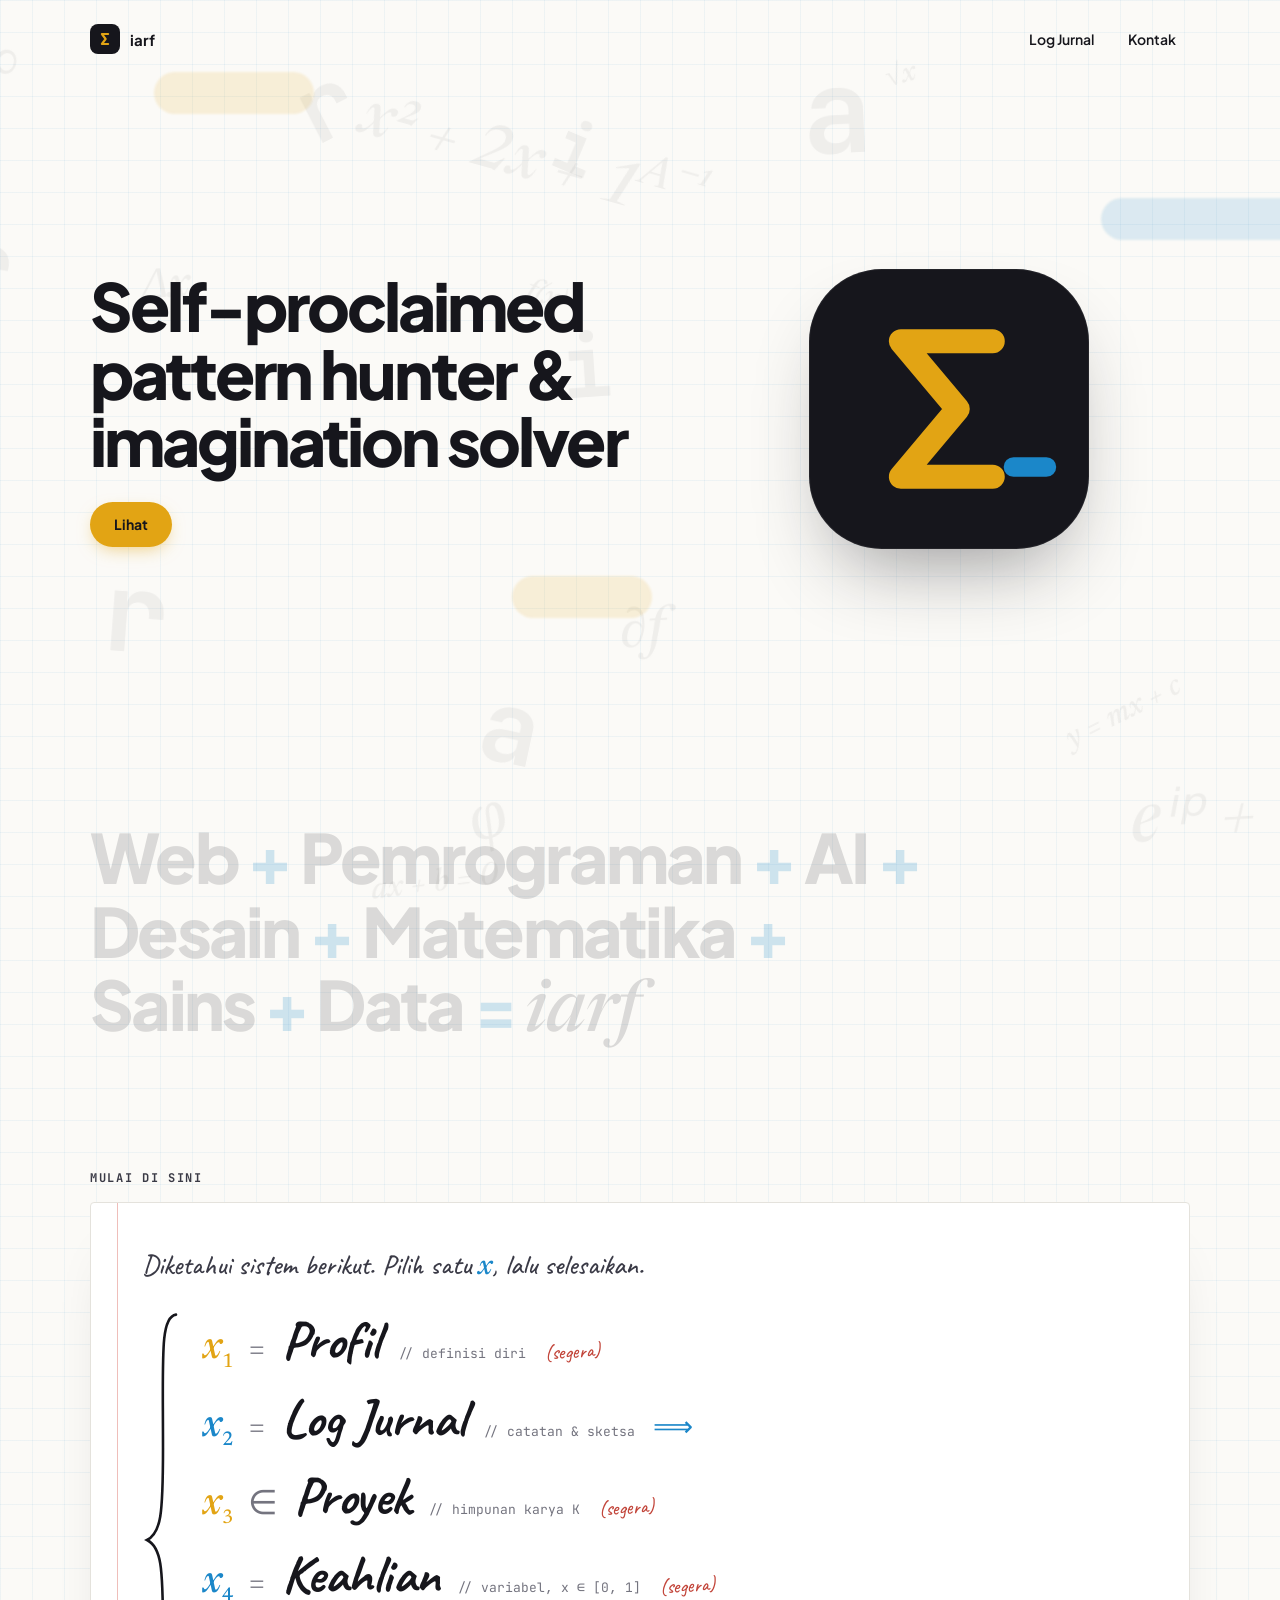
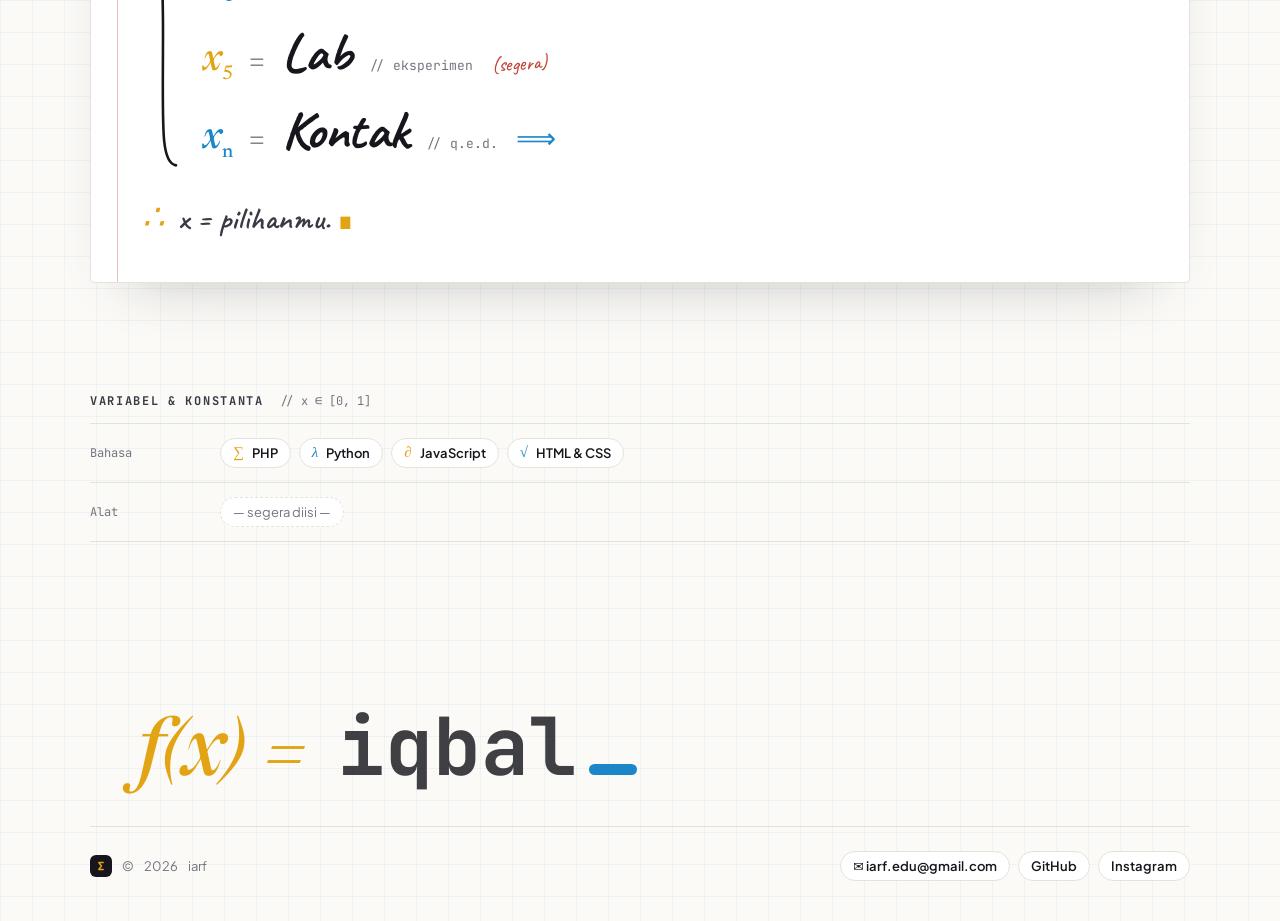
==== index.html @ e30271c2 "Rename to iqbal arfy and add pencil-written full name The typed name now reads 'iqbal arfy', followe" ====
<!DOCTYPE html>
<html lang="id" class="no-js">
<head>
  <meta charset="utf-8">
  <meta name="viewport" content="width=device-width, initial-scale=1">
  <title>IARF — Iqbal Akbar Ridha Febriansyah</title>
  <meta name="description" content="Iqbal Akbar Ridha Febriansyah (IARF), programmer dan web developer.">
  <meta name="theme-color" content="#fbfaf7">
  <link rel="icon" href="images/code-16.png" type="image/png">
  <link rel="preconnect" href="https://fonts.googleapis.com">
  <link rel="preconnect" href="https://fonts.gstatic.com" crossorigin>
  <link href="https://fonts.googleapis.com/css2?family=Plus+Jakarta+Sans:wght@400;500;600;700;800&family=JetBrains+Mono:wght@400;500;700&family=Newsreader:ital,wght@1,400;1,500&family=Caveat:wght@500;600;700&display=swap" rel="stylesheet">
  <link rel="stylesheet" href="css/style.css">
  <script>document.documentElement.classList.replace("no-js","js")</script>
</head>
<body class="home">

  <!-- simbol & huruf melayang di latar -->
  <div class="drift" aria-hidden="true"></div>

  <header class="topbar wrap">
    <a href="./" class="brand">
      <span class="brand-tile"><svg viewBox="0 0 32 32"><path d="M21 8H11l6 8-6 8h10"/></svg></span>
      iarf
    </a>
    <nav class="toplinks">
      <a href="jurnal.html">Log Jurnal</a>
      <a href="#kontak">Kontak</a>
    </nav>
  </header>

  <main>
    <!-- HERO -->
    <section class="hero wrap">
      <div class="hero-copy">
        <h1 class="reveal">Self-proclaimed pattern hunter &amp; imagination solver</h1>
        <a href="#mulai" class="pill reveal">Lihat</a>
      </div>
      <div class="hero-tile reveal" aria-hidden="true">
        <svg viewBox="0 0 256 256">
          <path class="sigma" d="M168 66H84l52 62-52 62h84"/>
          <rect class="cursor" x="178" y="172" width="48" height="18" rx="9"/>
        </svg>
      </div>
    </section>

    <!-- PERNYATAAN: kata menyala bertahap saat di-scroll -->
    <section class="statement wrap" aria-label="Bidang minat">
      <p class="words">Web + Pemrograman + AI + Desain + Matematika + Sains + Data = <em>iarf</em></p>
    </section>

    <!-- MULAI DI SINI -->
    <section class="start wrap" id="mulai">
      <p class="kicker reveal">Mulai di sini</p>

      <div class="problem">
        <p class="given write">Diketahui sistem berikut. Pilih satu <i>x</i>, lalu selesaikan.</p>

        <div class="system">
          <svg class="brace" viewBox="0 0 40 400" preserveAspectRatio="none" aria-hidden="true">
            <path pathLength="1" d="M34 4 C 18 6, 21 40, 21 120 C 21 178, 19 194, 5 200 C 19 206, 21 222, 21 280 C 21 360, 18 394, 34 396"/>
          </svg>

          <ol class="eqs">
            <li><a class="eq-row" href="#" aria-disabled="true">
              <span class="write"><span class="v y">x<sub>1</sub></span><span class="op">=</span><span class="t">Profil</span></span>
              <span class="note write">// definisi diri</span><span class="soon write">(segera)</span>
            </a></li>
            <li><a class="eq-row" href="jurnal.html">
              <span class="write"><span class="v b">x<sub>2</sub></span><span class="op">=</span><span class="t">Log Jurnal</span></span>
              <span class="note write">// catatan &amp; sketsa</span><span class="go write">⟹</span>
            </a></li>
            <li><a class="eq-row" href="#" aria-disabled="true">
              <span class="write"><span class="v y">x<sub>3</sub></span><span class="op">∈</span><span class="t">Proyek</span></span>
              <span class="note write">// himpunan karya K</span><span class="soon write">(segera)</span>
            </a></li>
            <li><a class="eq-row" href="#" aria-disabled="true">
              <span class="write"><span class="v b">x<sub>4</sub></span><span class="op">=</span><span class="t">Keahlian</span></span>
              <span class="note write">// variabel, x ∈ [0, 1]</span><span class="soon write">(segera)</span>
            </a></li>
            <li><a class="eq-row" href="#" aria-disabled="true">
              <span class="write"><span class="v y">x<sub>5</sub></span><span class="op">=</span><span class="t">Lab</span></span>
              <span class="note write">// eksperimen</span><span class="soon write">(segera)</span>
            </a></li>
            <li><a class="eq-row" href="#kontak">
              <span class="write"><span class="v b">x<sub>n</sub></span><span class="op">=</span><span class="t">Kontak</span></span>
              <span class="note write">// q.e.d.</span><span class="go write">⟹</span>
            </a></li>
          </ol>
        </div>

        <p class="therefore write"><span class="v y">∴</span> x = pilihanmu. <span class="tomb">∎</span></p>
      </div>
    </section>

    <!-- DIBANGUN DENGAN -->
    <section class="stack wrap">
      <p class="kicker reveal">Variabel &amp; konstanta <span class="eqk">// x ∈ [0, 1]</span></p>
      <div class="stack-row reveal">
        <span class="stack-label">Bahasa</span>
        <div class="chips">
          <span class="chip"><i class="sym">∑</i>PHP</span>
          <span class="chip"><i class="sym">λ</i>Python</span>
          <span class="chip"><i class="sym">∂</i>JavaScript</span>
          <span class="chip"><i class="sym">√</i>HTML &amp; CSS</span>
        </div>
      </div>
      <div class="stack-row reveal">
        <span class="stack-label">Alat</span>
        <div class="chips">
          <span class="chip ghost">— segera diisi —</span>
        </div>
      </div>
    </section>

    <!-- NAMA BESAR -->
    <section class="bigname wrap" aria-label="Iqbal Arfy — Iqbal Akbar Ridha Febriansyah">
      <p class="type" data-text="iqbal arfy"><span class="prompt">f(x) =</span><span class="typed"></span><span class="caret"></span></p>
      <svg width="0" height="0" style="position:absolute" aria-hidden="true">
        <filter id="graphite" x="-2%" y="-20%" width="104%" height="140%">
          <feTurbulence type="fractalNoise" baseFrequency="1.6" numOctaves="2" seed="11" result="n"/>
          <feDisplacementMap in="SourceGraphic" in2="n" scale="1.8" xChannelSelector="R" yChannelSelector="G" result="d"/>
          <feTurbulence type="fractalNoise" baseFrequency="3" numOctaves="1" seed="2" result="g"/>
          <feColorMatrix in="g" type="matrix" values="0 0 0 0 0  0 0 0 0 0  0 0 0 0 0  0 0 0 -1.6 1.35" result="grain"/>
          <feComposite in="d" in2="grain" operator="in"/>
        </filter>
      </svg>
      <p class="pencil"><span class="pencil-text">Iqbal Akbar Ridha Febriansyah</span><span class="pencil-tool" aria-hidden="true"></span></p>
    </section>
  </main>

  <footer class="foot wrap" id="kontak">
    <span class="foot-brand"><span class="brand-tile sm"><svg viewBox="0 0 32 32"><path d="M21 8H11l6 8-6 8h10"/></svg></span>© <span class="year">2026</span> iarf</span>
    <div class="foot-links">
      <a class="chip" href="mailto:iarf.edu@gmail.com">✉ iarf.edu@gmail.com</a>
      <a class="chip" href="https://github.com/iarfinc" target="_blank" rel="noopener">GitHub</a>
      <a class="chip" href="https://instagram.com/iarf__/" target="_blank" rel="noopener">Instagram</a>
    </div>
  </footer>

  <script src="js/main.js"></script>
</body>
</html>
---- css/style.css ----
/* ==========================================================
   IARF — tema putih · aljabar
   home: hub dengan ekspresi aljabar melayang
   jurnal: kertas grafik + diagram yang tergambar bertahap
   ========================================================== */

:root {
  --bg: #fbfaf7;
  --surface: #ffffff;
  --ink: #16161c;
  --ink-2: #3a3a46;
  --muted: #74747f;
  --line: #e4e2dc;
  --line-2: #d3d0c7;
  --yellow: #e2a414;
  --yellow-soft: #fbedc6;
  --blue: #1b87c9;
  --blue-soft: #d9edf9;
  --grid: rgba(27, 135, 201, .06);

  --sans: "Plus Jakarta Sans", system-ui, sans-serif;
  --mono: "JetBrains Mono", ui-monospace, Consolas, monospace;
  --math: "Newsreader", Georgia, serif;
  --hand: "Gochi Hand", "Segoe Print", cursive;
  --script: "Caveat", "Segoe Print", cursive;

  --ease: cubic-bezier(.22, 1, .36, 1);
}

*, *::before, *::after { box-sizing: border-box; }
html { scroll-behavior: smooth; }
body { margin: 0; background: var(--bg); color: var(--ink); -webkit-font-smoothing: antialiased; overflow-x: hidden; }
a { color: inherit; }
::selection { background: var(--yellow); color: var(--ink); }

.wrap { width: min(1100px, 100% - 2 * clamp(20px, 5vw, 48px)); margin-inline: auto; }

/* reveal (aktif hanya jika JS jalan) */
.js .reveal { opacity: 0; transform: translateY(24px); transition: opacity .9s var(--ease), transform .9s var(--ease); transition-delay: var(--d, 0s); }
.reveal.in { opacity: 1; transform: none; }

/* logo tile (Σ) */
.brand-tile {
  display: inline-grid; place-items: center; width: 30px; height: 30px; border-radius: 8px;
  background: var(--ink);
}
.brand-tile svg { width: 20px; height: 20px; fill: none; stroke: var(--yellow); stroke-width: 3.4; stroke-linecap: round; stroke-linejoin: round; }
.brand-tile.sm { width: 22px; height: 22px; border-radius: 6px; }
.brand-tile.sm svg { width: 14px; height: 14px; }

/* ==========================================================
   HOME
   ========================================================== */
body.home {
  font: 400 17px/1.6 var(--sans);
  background-image:
    linear-gradient(var(--grid) 1px, transparent 1px),
    linear-gradient(90deg, var(--grid) 1px, transparent 1px);
  background-size: 32px 32px;
}

/* ekspresi aljabar melayang */
.drift { position: fixed; inset: 0; z-index: -1; pointer-events: none; overflow: hidden; }
.drift span {
  position: absolute; white-space: nowrap; color: var(--ink); opacity: .055;
  font: italic 500 var(--fs, 60px)/1 var(--math);
  transform: translate3d(0, calc(var(--py, 0) * 1px), 0) rotate(var(--rot, 0deg));
  will-change: transform;
}
.drift span.m { font-family: var(--mono); font-style: normal; font-weight: 700; }
.drift .bar { position: absolute; height: 42px; border-radius: 99px; opacity: .14; filter: blur(1px); }
.drift .bar.y { background: var(--yellow); }
.drift .bar.b { background: var(--blue); }

/* top bar */
.topbar { display: flex; justify-content: space-between; align-items: center; padding: 20px 0; }
.brand { display: inline-flex; align-items: center; gap: 10px; font: 700 15px var(--sans); text-decoration: none; }
.toplinks { display: flex; gap: 6px; }
.toplinks a { font-size: 14px; font-weight: 600; text-decoration: none; padding: 8px 14px; border-radius: 99px; transition: background .2s; }
.toplinks a:hover { background: rgba(22, 22, 28, .06); }

/* hero */
.hero {
  display: grid; grid-template-columns: 1.2fr 1fr; align-items: center; gap: 40px;
  min-height: min(78vh, 720px); padding: 40px 0 80px;
}
.hero h1 { margin: 0 0 28px; font: 800 clamp(40px, 5.6vw, 66px)/1.02 var(--sans); letter-spacing: -.045em; max-width: 12ch; }
.pill {
  display: inline-block; padding: 11px 24px; border-radius: 99px; text-decoration: none;
  background: var(--yellow); color: var(--ink); font-weight: 700; font-size: 14px;
  box-shadow: 0 6px 18px -6px rgba(226, 164, 20, .6);
  transition: transform .25s var(--ease), box-shadow .25s var(--ease);
}
.pill:hover { transform: translateY(-2px); box-shadow: 0 10px 24px -8px rgba(226, 164, 20, .7); }

.hero-tile {
  justify-self: center; width: min(280px, 70vw); aspect-ratio: 1; border-radius: 26%;
  background: var(--ink); display: grid; place-items: center;
  box-shadow: 0 40px 80px -30px rgba(22, 22, 28, .45), inset 0 0 0 1px rgba(255, 255, 255, .06);
}
.hero-tile svg { width: 100%; height: 100%; }
.sigma { fill: none; stroke: var(--yellow); stroke-width: 22; stroke-linecap: round; stroke-linejoin: round; }
.js .sigma { stroke-dasharray: 330; stroke-dashoffset: 330; animation: drawsig 1.4s var(--ease) .3s forwards; }
@keyframes drawsig { to { stroke-dashoffset: 0; } }
.cursor { fill: var(--blue); animation: blink 1.1s steps(1) infinite; }
@keyframes blink { 50% { opacity: 0; } }

/* statement: kata menyala bertahap */
.statement { padding: 40px 0 120px; }
.words { margin: 0; font: 800 clamp(34px, 5.4vw, 68px)/1.08 var(--sans); letter-spacing: -.04em; max-width: 18ch; }
.words em { font: italic 500 1.05em var(--math); letter-spacing: -.01em; color: var(--yellow); }
.js .words .w { color: rgba(22, 22, 28, .14); transition: color .4s; }
.js .words .w.lit { color: var(--ink); }
.js .words .w.op { color: rgba(27, 135, 201, .2); }
.js .words .w.op.lit { color: var(--blue); }
.js .words .w.lit em, .js .words em.w.lit { color: var(--yellow); }

/* kicker */
.kicker { margin: 0 0 16px; font: 700 12px var(--mono); letter-spacing: .14em; text-transform: uppercase; color: var(--ink-2); }
.eqk { text-transform: none; letter-spacing: 0; font-weight: 400; color: var(--muted); margin-left: 8px; }

/* sistem persamaan (pengganti kartu) */
.start { padding-bottom: 110px; }
.problem {
  position: relative; padding: clamp(26px, 4vw, 44px) clamp(22px, 4vw, 52px);
  background: var(--surface); border: 1px solid var(--line); border-radius: 4px;
  box-shadow: 0 30px 60px -40px rgba(22, 22, 28, .3);
}
/* garis margin merah seperti buku tulis */
.problem::before { content: ""; position: absolute; top: 0; bottom: 0; left: clamp(12px, 2vw, 26px); width: 1.5px; background: rgba(210, 69, 58, .35); }
.given { margin: 0 0 22px; font: 500 clamp(22px, 2.4vw, 28px)/1.3 var(--script); color: var(--ink-2); }
.given i { font: italic 500 1.05em var(--math); color: var(--blue); }

.system { position: relative; padding-left: clamp(36px, 5vw, 60px); }
.brace { position: absolute; left: 0; top: 4px; bottom: 4px; width: clamp(26px, 3.4vw, 40px); height: calc(100% - 8px); overflow: visible; }
.brace path { fill: none; stroke: var(--ink); stroke-width: 2.6; stroke-linecap: round; vector-effect: non-scaling-stroke; }
/* kurung kurawal "ditulis" dari atas ke bawah */
.js .brace { clip-path: inset(0 -20% 100% -20%); transition: clip-path 1.1s cubic-bezier(.6, 0, .3, 1); }
.problem.go .brace { clip-path: inset(-2% -20% -2% -20%); }

.eqs { list-style: none; margin: 0; padding: 0; }
.eq-row {
  position: relative; display: flex; align-items: baseline; flex-wrap: wrap; column-gap: 18px;
  padding: 8px 0 12px; text-decoration: none; color: var(--ink);
}
.eq-row .v { font: italic 500 clamp(28px, 3.2vw, 40px)/1 var(--math); }
.eq-row .v sub { font-size: .5em; font-style: normal; }
.v.y { color: var(--yellow); }
.v.b { color: var(--blue); }
.eq-row .op { margin: 0 .45em; font: 400 clamp(24px, 2.8vw, 34px)/1 var(--math); color: var(--muted); }
.eq-row .t { font: 700 clamp(34px, 4.2vw, 54px)/1 var(--script); letter-spacing: -.01em; transition: color .3s; }
.eq-row .note { font: 400 13px var(--mono); color: var(--muted); }
.eq-row .soon { font: 500 20px var(--script); color: #c2453a; transform: rotate(-4deg); }
.eq-row .go { font: 400 28px/1 var(--math); color: var(--blue); transition: transform .35s var(--ease); }
.eq-row:hover .go { transform: translateX(8px); }
.eq-row:hover .t { color: var(--ink-2); }

/* coretan stabilo di bawah judul saat hover / fokus */
.eq-row .t { position: relative; }
.eq-row .t::after {
  content: ""; position: absolute; left: -4%; right: -6%; bottom: -8px; height: 12px;
  background: url("data:image/svg+xml,%3Csvg xmlns='http://www.w3.org/2000/svg' viewBox='0 0 200 12' preserveAspectRatio='none'%3E%3Cpath d='M2 8 C 40 2, 80 11, 120 6 S 180 4, 198 7' fill='none' stroke='%23e2a414' stroke-width='3' stroke-linecap='round'/%3E%3C/svg%3E") no-repeat 0 0 / 100% 100%;
  clip-path: inset(0 100% 0 0); transition: clip-path .45s var(--ease);
}
.eq-row:hover .t::after, .eq-row:focus-visible .t::after { clip-path: inset(0 0 0 0); }
.eq-row:focus-visible { outline: 2px dashed var(--blue); outline-offset: 4px; }

.therefore { margin: 22px 0 0; font: 600 clamp(24px, 2.6vw, 32px)/1.2 var(--script); color: var(--ink-2); }
.therefore .v { font: italic 500 1.1em var(--math); margin-right: 6px; }
.therefore .tomb { color: var(--yellow); font-family: var(--sans); font-size: .7em; }

/* efek menulis: teks terbuka dari kiri ke kanan, bertahap per huruf */
.js .write { display: inline-block; clip-path: inset(-20% 100% -30% 0); transition: clip-path var(--wd, .8s) steps(var(--n, 12)) var(--wdelay, 0s); }
.problem.go .write { clip-path: inset(-20% -5% -30% 0); }

/* stack */
.stack { padding-bottom: 120px; }
.stack .kicker { padding-bottom: 14px; border-bottom: 1px solid var(--line); margin-bottom: 0; }
.stack-row { display: grid; grid-template-columns: 110px 1fr; gap: 20px; align-items: center; padding: 14px 0; border-bottom: 1px solid var(--line); }
.stack-label { font: 400 12px var(--mono); color: var(--muted); }
.chips { display: flex; flex-wrap: wrap; gap: 8px; }
.chip {
  display: inline-flex; align-items: center; gap: 8px; padding: 6px 12px; border-radius: 99px;
  background: var(--surface); border: 1px solid var(--line); font: 600 13px var(--sans); text-decoration: none;
  transition: border-color .2s, transform .2s var(--ease);
}
.chip:hover { border-color: var(--ink); transform: translateY(-1px); }
.chip .sym { font: italic 500 15px/1 var(--math); color: var(--yellow); }
.chip:nth-child(even) .sym { color: var(--blue); }
.chip.ghost { color: var(--muted); font-weight: 400; border-style: dashed; }

/* nama besar */
.bigname { padding: 40px 0 30px; border-bottom: 1px solid var(--line); text-align: center; overflow: hidden; }
.type { margin: 0; display: inline-flex; align-items: baseline; gap: .35em; font: 700 clamp(34px, 7vw, 80px)/1.1 var(--mono); color: rgba(22, 22, 28, .82); white-space: nowrap; }
.prompt { font: italic 500 1em var(--math); color: var(--yellow); }
.caret { display: inline-block; width: .6em; height: .14em; background: var(--blue); border-radius: 99px; animation: blink 1.1s steps(1) infinite; margin-left: -.2em; }

/* nama lengkap ditulis pensil */
.pencil { position: relative; display: inline-block; margin: 6px 0 0; transform: rotate(-1.5deg); }
.pencil-text {
  display: inline-block; padding: 0 .1em;
  font: 600 clamp(26px, 3.6vw, 44px)/1.2 var(--script); color: #55565c; letter-spacing: .01em;
  filter: url(#graphite);
}
.js .pencil-text { clip-path: inset(-20% 100% -30% 0); }

/* pensil yang bergerak mengikuti tulisan */
.pencil-tool {
  position: absolute; left: 0; bottom: 30%; width: 70px; height: 9px; opacity: 0; pointer-events: none;
  transform-origin: 0 50%; transform: rotate(-32deg);
  background: linear-gradient(90deg, #3a3a40 0 6%, #e9c79a 6% 22%, var(--yellow) 22% 88%, #c9c9cf 88% 94%, #e58fa0 94%);
  clip-path: polygon(0 50%, 22% 0, 100% 0, 100% 100%, 22% 100%);
}
.pencil-tool.lift { transition: opacity .4s, transform .4s; opacity: 0 !important; transform: rotate(-32deg) translate(20px, -20px); }

/* footer */
.foot { display: flex; justify-content: space-between; align-items: center; flex-wrap: wrap; gap: 14px; padding: 24px 0 40px; font-size: 13px; color: var(--muted); }
.foot-brand { display: inline-flex; align-items: center; gap: 10px; }
.foot-links { display: flex; flex-wrap: wrap; gap: 8px; }
.foot-links .chip { color: var(--ink); }

/* ==========================================================
   JURNAL
   ========================================================== */
body.journal {
  --j-bg: #fbfaf7;
  --j-ink: #1a1a1f;
  --j-soft: #62626c;
  --j-rule: #1a1a1f;
  --j-line: #e2dfd8;
  --j-board: #ffffff;
  --j-board-grid: rgba(27, 135, 201, .08);
  --j-stroke: #24242c;
  --j-acc: #d48a00;
  --j-blue: #1b87c9;
  --j-tag: #d9edf9;
  background: var(--j-bg); color: var(--j-ink);
  font: 400 17px/1.65 "IBM Plex Sans", system-ui, sans-serif;
  transition: background .4s, color .4s;
}
html.dark body.journal {
  --j-bg: #181716;
  --j-ink: #f0eee8;
  --j-soft: #a7a49c;
  --j-rule: #f0eee8;
  --j-line: #34322f;
  --j-board: #1f1e1c;
  --j-board-grid: rgba(255, 255, 255, .045);
  --j-stroke: #ecebe4;
  --j-acc: #f2b53c;
  --j-blue: #5fb6ea;
  --j-tag: rgba(95, 182, 234, .18);
}

.jwrap { width: min(900px, 100% - 2 * clamp(18px, 5vw, 40px)); margin-inline: auto; }

.jbar { display: flex; justify-content: space-between; align-items: center; padding: 18px 0 16px; border-bottom: 2px solid var(--j-rule); }
.jbrand { display: flex; align-items: center; gap: 10px; text-decoration: none; }
.jbrand b { display: block; font: 400 22px/1 var(--hand); }
.jbrand small { display: block; font: 400 11px var(--mono); color: var(--j-soft); }
.jnav { display: flex; align-items: center; gap: 16px; }
.jnav a { font: 400 18px var(--hand); text-decoration: none; padding-bottom: 2px; }
.jnav a.on { border-bottom: 2px solid var(--j-blue); }
.theme-btn { width: 30px; height: 30px; display: grid; place-items: center; background: none; border: 1.5px solid var(--j-ink); color: var(--j-ink); cursor: pointer; }
.theme-btn svg { width: 16px; height: 16px; fill: none; stroke: currentColor; stroke-width: 2; stroke-linecap: round; }

.jhero { display: grid; grid-template-columns: 200px 1fr; gap: 24px; padding: 40px 0 34px; }
.jtag { margin: 10px 0 0; font: 700 11px var(--sans); letter-spacing: .1em; text-transform: uppercase; display: flex; align-items: center; gap: 8px; }
.jtag i { width: 8px; height: 8px; background: var(--j-blue); }
.jhero h1 { margin: 0 0 18px; font: 400 clamp(40px, 5.6vw, 58px)/1.12 var(--hand); }
.jhero p { margin: 0; max-width: 34em; color: var(--j-ink); opacity: .85; }

.topics { display: grid; grid-template-columns: 200px 1fr; gap: 24px; padding: 14px 0; border-block: 1px solid var(--j-line); }
.jlabel { font: 400 11px var(--mono); letter-spacing: .1em; text-transform: uppercase; color: var(--j-soft); }
.tags { display: flex; flex-wrap: wrap; gap: 10px; }
.tags a { font: 700 12px var(--mono); text-decoration: none; padding: 0 2px; background: linear-gradient(transparent 60%, var(--j-tag) 60%); border-bottom: 1.5px solid var(--j-blue); }
.tags a:hover { background: var(--j-tag); }

.posts { margin-left: 224px; }
.post { display: grid; grid-template-columns: 1.15fr 1fr; gap: 30px; align-items: start; padding: 30px 0; border-bottom: 2px solid var(--j-rule); }
.post.flip .fig { order: 2; }
.post-body h2 { margin: 8px 0 10px; font: 400 clamp(26px, 3vw, 32px)/1.15 var(--hand); }
.post-body > p { margin: 0 0 12px; color: var(--j-soft); font-size: 15.5px; }
.post-body > .meta { font: 400 11.5px var(--mono); color: var(--j-soft); }
.meta b { color: var(--j-blue); margin-right: 8px; }
.read {
  display: inline-block; padding: 7px 12px; font: 700 11px var(--mono); letter-spacing: .1em; text-transform: uppercase;
  text-decoration: none; border: 1.5px solid var(--j-ink); transition: background .2s, color .2s;
}
.read:hover { background: var(--j-ink); color: var(--j-bg); }

.fig { margin: 0; }
.fig-board {
  border: 1px solid var(--j-line); background-color: var(--j-board);
  background-image: linear-gradient(var(--j-board-grid) 1px, transparent 1px), linear-gradient(90deg, var(--j-board-grid) 1px, transparent 1px);
  background-size: 16px 16px; padding: 10px;
}
.fig figcaption { display: flex; justify-content: space-between; align-items: baseline; margin-top: 8px; }
.fig-no { font: 700 11px var(--mono); letter-spacing: .1em; text-transform: uppercase; color: var(--j-blue); }
.fig-by { font: 700 18px var(--script); color: var(--j-acc); }

/* sketsa yang tergambar */
.sketch { display: block; width: 100%; height: auto; overflow: visible; filter: url(#rough); }
.sketch path, .sketch line, .sketch rect, .sketch ellipse, .sketch circle, .sketch polyline {
  fill: none; stroke: var(--j-stroke); stroke-width: 1.6; stroke-linecap: round; stroke-linejoin: round;
}
.sketch .acc { stroke: var(--j-acc); }
.sketch .dash { stroke-dasharray: 3 5; opacity: .8; }
.sketch .dot { fill: var(--j-stroke); }
.sketch text { fill: var(--j-stroke); font: 400 18px var(--script); text-anchor: middle; dominant-baseline: middle; }
.sketch text.acc-t { fill: var(--j-acc); font-weight: 700; font-size: 20px; }
.sketch text.sm { font-size: 13px; fill: var(--j-soft); }
.js .sketch [data-len] { stroke-dasharray: var(--len); stroke-dashoffset: var(--len); }
.js .sketch text { opacity: 0; transition: opacity .5s; }
.js .sketch.labeled text { opacity: 1; }
.js .sketch .dot { opacity: 0; transition: opacity .3s; }
.js .sketch.labeled .dot { opacity: 1; }

/* teks post muncul setelah gambarnya selesai */
.js .post-body { opacity: 0; transform: translateY(10px); transition: opacity .7s var(--ease), transform .7s var(--ease); }
.post.seen .post-body { opacity: 1; transform: none; transition-delay: .35s; }

/* kapur/pensil yang bergerak di ujung garis */
.chalk-stick {
  position: fixed; left: 0; top: 0; z-index: 60; pointer-events: none;
  width: 40px; height: 9px; border-radius: 2px 3px 3px 2px;
  background: linear-gradient(90deg, var(--stick, #fff) 82%, rgba(0, 0, 0, .25));
  box-shadow: 0 2px 5px rgba(0, 0, 0, .25), inset 0 0 0 1px rgba(0, 0, 0, .08);
  transform-origin: 0 50%; opacity: 0; transition: opacity .25s;
}
.chalk-stick.on { opacity: 1; }
.chalk-dust { position: fixed; z-index: 59; width: 3px; height: 3px; border-radius: 50%; pointer-events: none; animation: dust .9s ease-out forwards; }
@keyframes dust { to { transform: translate(var(--dx), 22px); opacity: 0; } }

.jfoot { display: flex; justify-content: space-between; padding: 22px 0 40px; margin-top: 30px; border-top: 2px solid var(--j-rule); font: 400 11px var(--mono); color: var(--j-soft); }

/* ==========================================================
   RESPONSIVE
   ========================================================== */
@media (max-width: 860px) {
  .hero { grid-template-columns: 1fr; min-height: 0; padding-top: 30px; }
  .hero-tile { justify-self: start; width: 180px; order: -1; }
  .jhero, .topics { grid-template-columns: 1fr; gap: 10px; }
  .posts { margin-left: 0; }
}
@media (max-width: 600px) {
  .eq-row .note { flex-basis: 100%; order: 3; }
  .stack-row { grid-template-columns: 1fr; gap: 8px; }
  .post { grid-template-columns: 1fr; }
  .post.flip .fig { order: 0; }
  .chalk-stick { display: none; }
  .jbrand small { display: none; }
}

@media (prefers-reduced-motion: reduce) {
  *, *::before, *::after { animation: none !important; transition: none !important; }
  .js .reveal, .js .post-body { opacity: 1; transform: none; }
  .js .sigma, .js .sketch [data-len] { stroke-dashoffset: 0; }
  .js .sketch text, .js .sketch .dot { opacity: 1; }
  .js .words .w { color: var(--ink); }
  .js .write, .js .pencil-text { clip-path: none; }
  .pencil-tool { display: none; }
  .js .brace { clip-path: none; }
}

/* ==========================================================
   TRANSISI HALAMAN: geser ke samping
   maju (ke jurnal) = halaman baru masuk dari kanan
   mundur (ke beranda) = halaman baru masuk dari kiri
   ========================================================== */
@view-transition { navigation: auto; }

::view-transition-old(root),
::view-transition-new(root) {
  animation-duration: .7s;
  animation-timing-function: cubic-bezier(.76, 0, .24, 1);
  animation-fill-mode: both;
}
::view-transition-new(root) { box-shadow: 0 0 80px rgba(22, 22, 28, .22); }

/* tiba di jurnal */
:root:has(body.journal)::view-transition-old(root) { animation-name: vt-out-left; }
:root:has(body.journal)::view-transition-new(root) { animation-name: vt-in-right; }
/* tiba di beranda */
:root:has(body.home)::view-transition-old(root) { animation-name: vt-out-right; }
:root:has(body.home)::view-transition-new(root) { animation-name: vt-in-left; }

@keyframes vt-out-left  { to   { transform: translateX(-35%); opacity: .3; } }
@keyframes vt-in-right  { from { transform: translateX(100%); } }
@keyframes vt-out-right { to   { transform: translateX(35%); opacity: .3; } }
@keyframes vt-in-left   { from { transform: translateX(-100%); } }

/* fallback (browser tanpa View Transitions) */
html.slide-out-left body  { animation: vt-out-left .45s cubic-bezier(.76, 0, .24, 1) forwards; }
html.slide-out-right body { animation: vt-out-right .45s cubic-bezier(.76, 0, .24, 1) forwards; }
html.slide-in-right body  { animation: vt-in-right .6s cubic-bezier(.22, 1, .36, 1) both; }
html.slide-in-left body   { animation: vt-in-left .6s cubic-bezier(.22, 1, .36, 1) both; }
html[class*="slide-"] { overflow-x: hidden; }

/* baris "(segera)" yang belum tersedia: goyang kecil saat diklik */
.eq-row.nope { animation: nope .4s; }
@keyframes nope { 20%, 60% { transform: translateX(-6px); } 40%, 80% { transform: translateX(6px); } }

@media (prefers-reduced-motion: reduce) {
  ::view-transition-old(root), ::view-transition-new(root) { animation: none; }
}
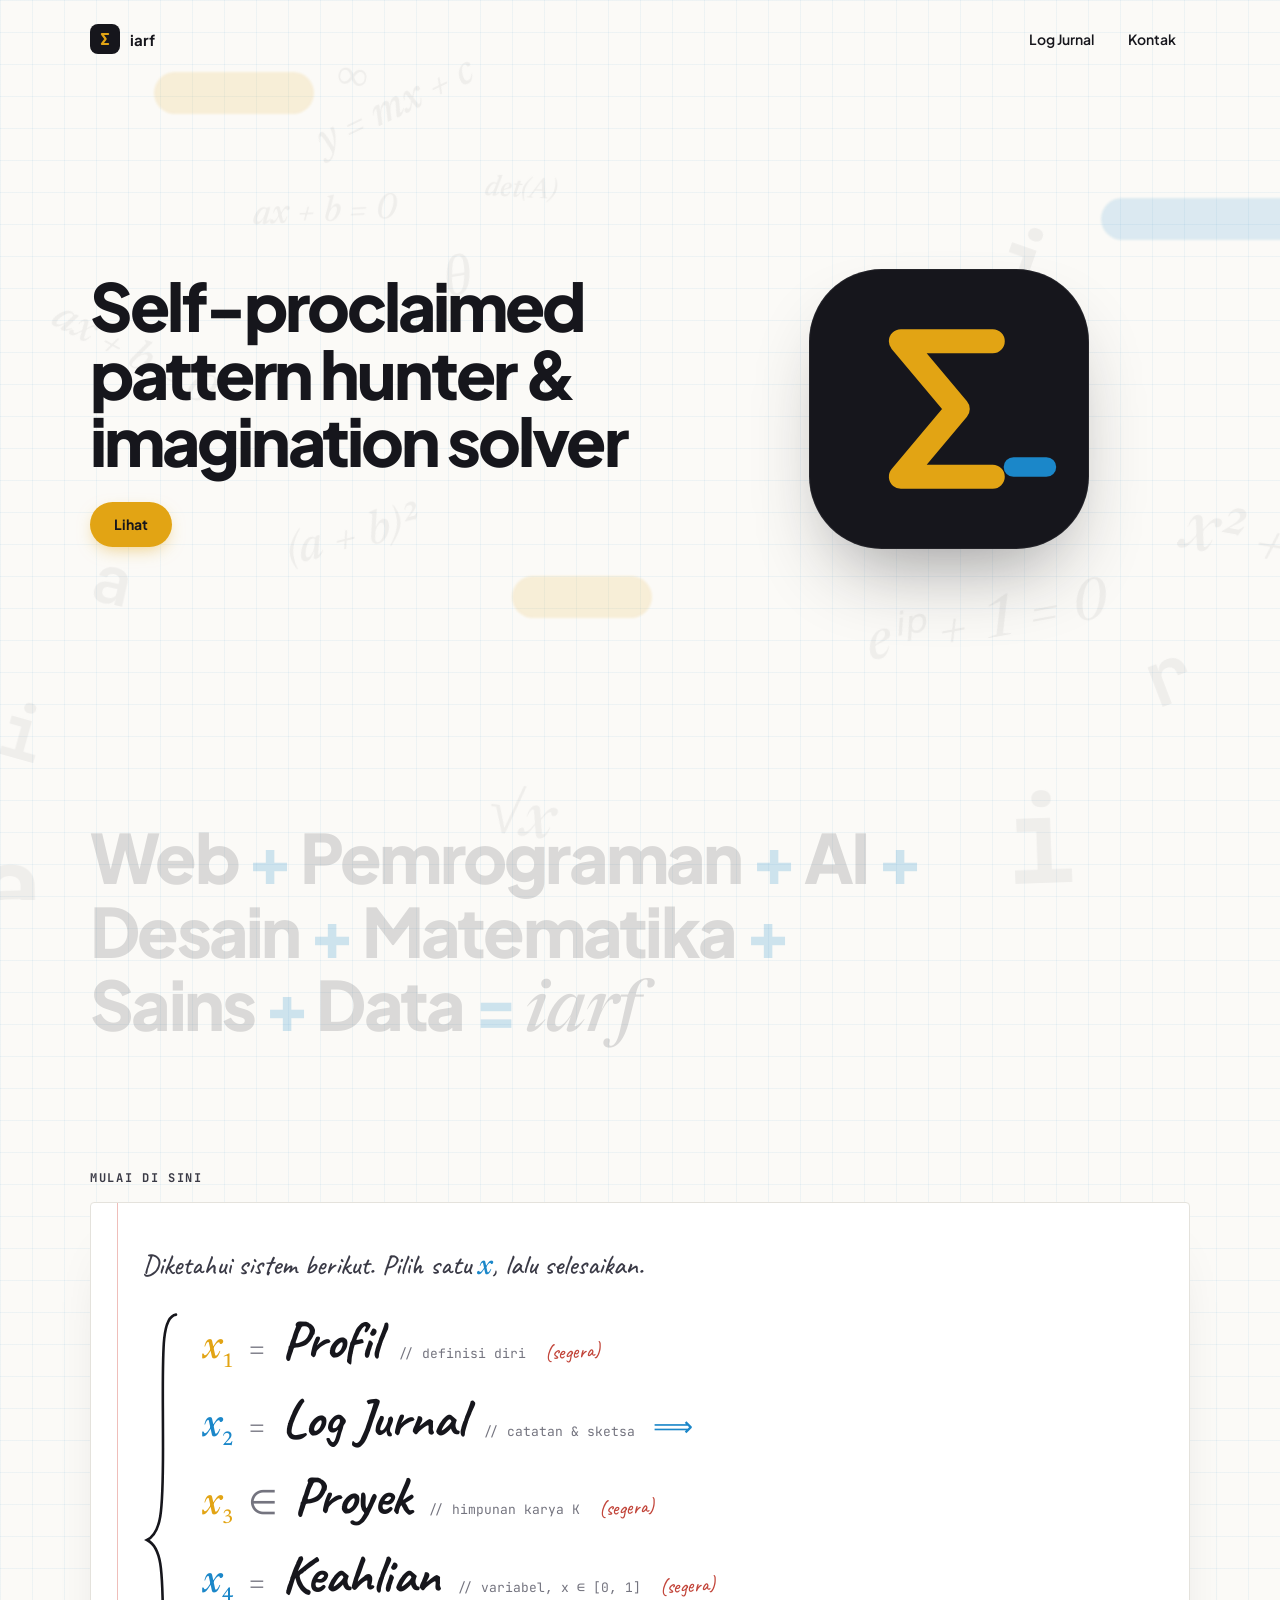
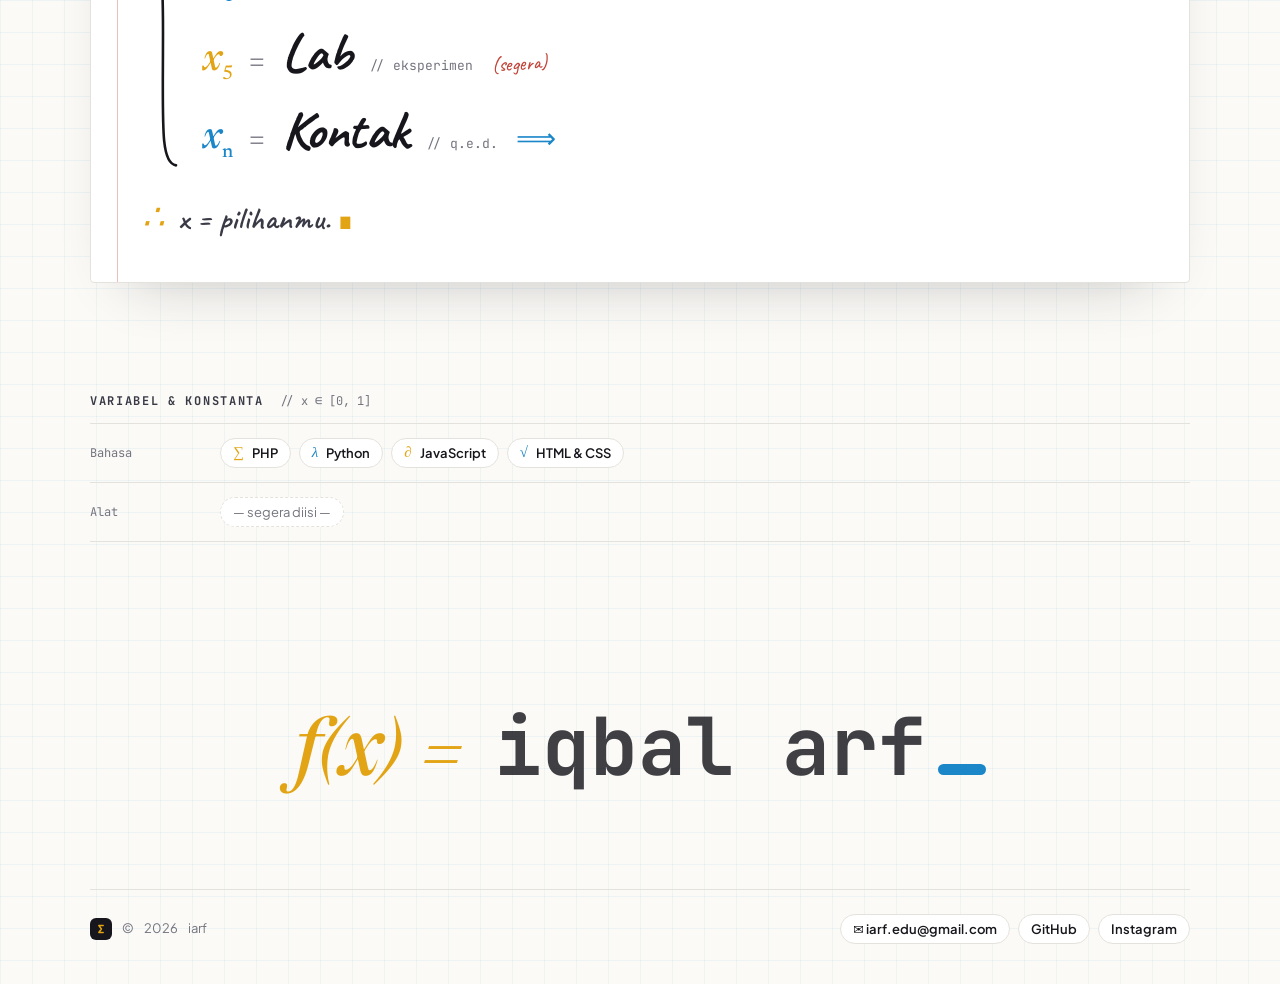
==== commit 0b1177ef: "Write full name as pencil inverse formula with progressive reveal f^-1(arfy) = full name, in italic " ====
--- a/index.html
+++ b/index.html
@@ -121,11 +121,11 @@
           <feTurbulence type="fractalNoise" baseFrequency="1.6" numOctaves="2" seed="11" result="n"/>
           <feDisplacementMap in="SourceGraphic" in2="n" scale="1.8" xChannelSelector="R" yChannelSelector="G" result="d"/>
           <feTurbulence type="fractalNoise" baseFrequency="3" numOctaves="1" seed="2" result="g"/>
-          <feColorMatrix in="g" type="matrix" values="0 0 0 0 0  0 0 0 0 0  0 0 0 0 0  0 0 0 -1.6 1.35" result="grain"/>
+          <feColorMatrix in="g" type="matrix" values="0 0 0 0 0  0 0 0 0 0  0 0 0 0 0  0 0 0 -1.1 1.45" result="grain"/>
           <feComposite in="d" in2="grain" operator="in"/>
         </filter>
       </svg>
-      <p class="pencil"><span class="pencil-text">Iqbal Akbar Ridha Febriansyah</span><span class="pencil-tool" aria-hidden="true"></span></p>
+      <p class="pencil" aria-label="f invers dari arfy sama dengan Iqbal Akbar Ridha Febriansyah"><span class="pencil-text"><span class="pf">f<sup>−1</sup>(arfy) =</span> Iqbal Akbar Ridha Febriansyah</span><span class="pencil-tool" aria-hidden="true"></span></p>
     </section>
   </main>
 
--- a/css/style.css
+++ b/css/style.css
@@ -195,14 +195,19 @@
 .prompt { font: italic 500 1em var(--math); color: var(--yellow); }
 .caret { display: inline-block; width: .6em; height: .14em; background: var(--blue); border-radius: 99px; animation: blink 1.1s steps(1) infinite; margin-left: -.2em; }
 
-/* nama lengkap ditulis pensil */
-.pencil { position: relative; display: inline-block; margin: 6px 0 0; transform: rotate(-1.5deg); }
+/* nama lengkap ditulis pensil: rumus invers, miring, warna grafit */
+.pencil { position: relative; display: inline-block; margin: 10px 0 0; transform: rotate(-1.5deg); }
 .pencil-text {
-  display: inline-block; padding: 0 .1em;
-  font: 600 clamp(26px, 3.6vw, 44px)/1.2 var(--script); color: #55565c; letter-spacing: .01em;
+  display: inline-block; padding: 0 .15em;
+  font: 600 clamp(17px, 3.4vw, 42px)/1.25 var(--script); letter-spacing: .01em; white-space: nowrap;
+  color: #43464e;               /* grafit 2B */
+  transform: skewX(-10deg);      /* miring seperti tulisan tangan italic */
   filter: url(#graphite);
 }
-.js .pencil-text { clip-path: inset(-20% 100% -30% 0); }
+.pencil-text .pf { font: italic 500 .92em var(--math); color: #565961; margin-right: .2em; }
+.pencil-text sup { font-size: .55em; }
+/* progressive: tiap huruf muncul samar lalu menebal seperti goresan pensil */
+.js .pencil-text .ch { opacity: 0; }
 
 /* pensil yang bergerak mengikuti tulisan */
 .pencil-tool {
@@ -358,7 +363,8 @@
   .js .sigma, .js .sketch [data-len] { stroke-dashoffset: 0; }
   .js .sketch text, .js .sketch .dot { opacity: 1; }
   .js .words .w { color: var(--ink); }
-  .js .write, .js .pencil-text { clip-path: none; }
+  .js .write { clip-path: none; }
+  .js .pencil-text .ch { opacity: .9; filter: none; }
   .pencil-tool { display: none; }
   .js .brace { clip-path: none; }
 }
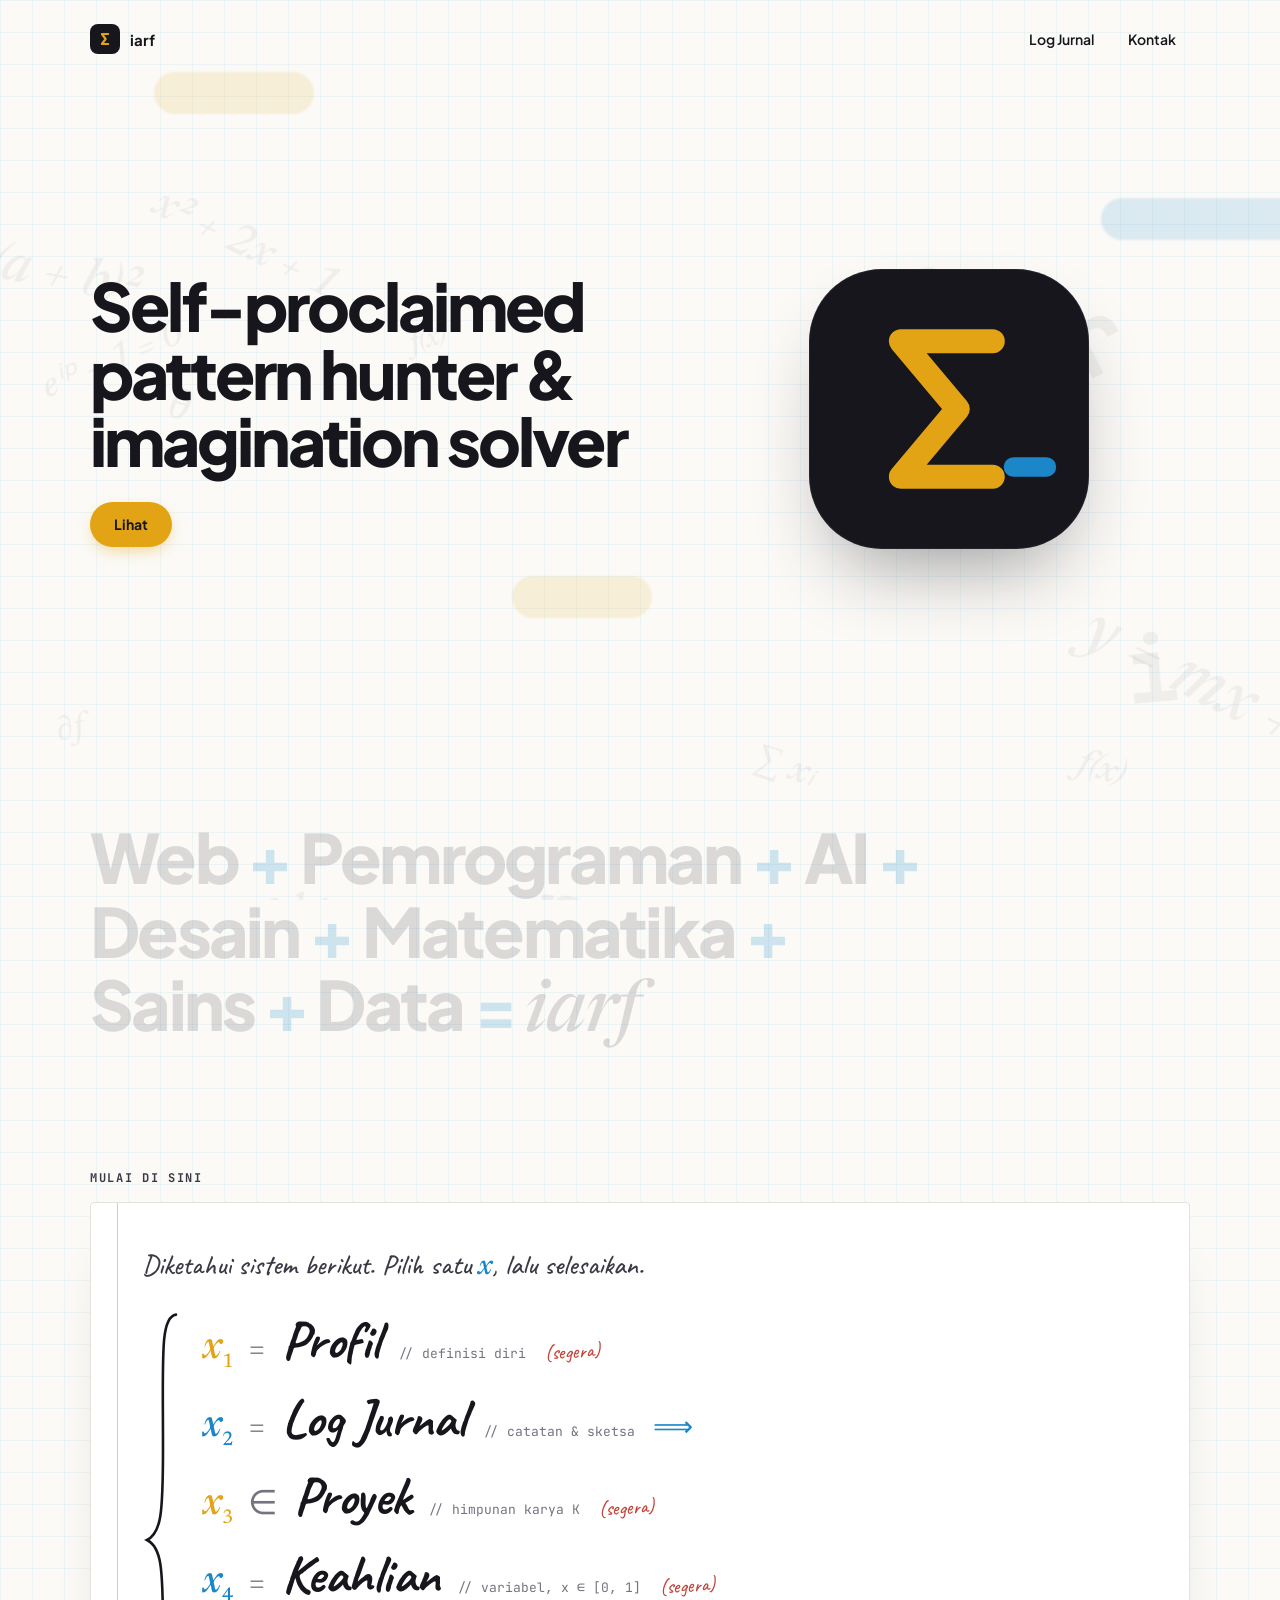
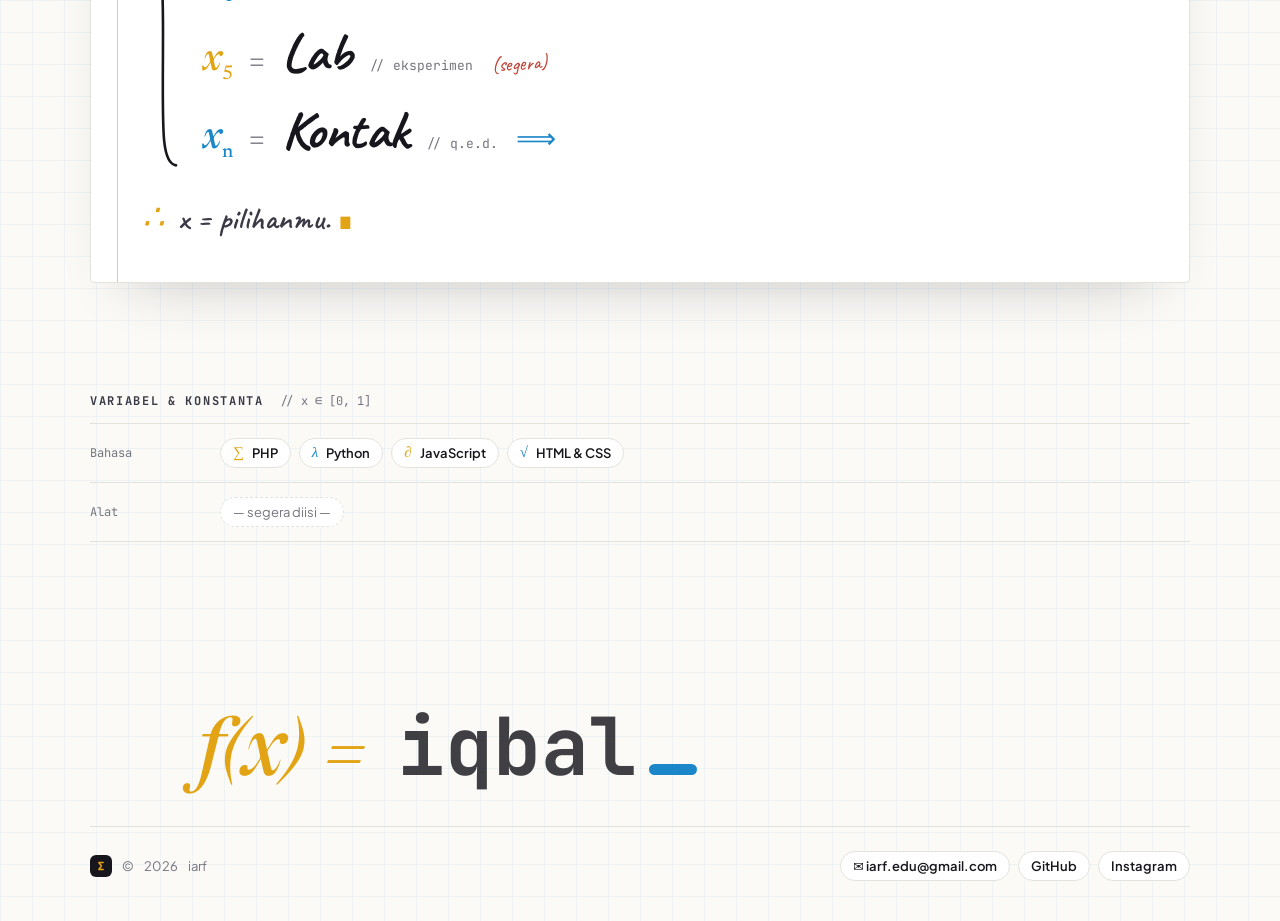
==== commit ef727f15: "Remove moving pencil and shrink full-name formula" ====
--- a/index.html
+++ b/index.html
@@ -125,7 +125,7 @@
           <feComposite in="d" in2="grain" operator="in"/>
         </filter>
       </svg>
-      <p class="pencil" aria-label="f invers dari arfy sama dengan Iqbal Akbar Ridha Febriansyah"><span class="pencil-text"><span class="pf">f<sup>−1</sup>(arfy) =</span> Iqbal Akbar Ridha Febriansyah</span><span class="pencil-tool" aria-hidden="true"></span></p>
+      <p class="pencil" aria-label="f invers dari arfy sama dengan Iqbal Akbar Ridha Febriansyah"><span class="pencil-text"><span class="pf">f<sup>−1</sup>(arfy) =</span> Iqbal Akbar Ridha Febriansyah</span></p>
     </section>
   </main>
 
--- a/css/style.css
+++ b/css/style.css
@@ -199,7 +199,7 @@
 .pencil { position: relative; display: inline-block; margin: 10px 0 0; transform: rotate(-1.5deg); }
 .pencil-text {
   display: inline-block; padding: 0 .15em;
-  font: 600 clamp(17px, 3.4vw, 42px)/1.25 var(--script); letter-spacing: .01em; white-space: nowrap;
+  font: 600 clamp(15px, 2vw, 24px)/1.25 var(--script); letter-spacing: .01em; white-space: nowrap;
   color: #43464e;               /* grafit 2B */
   transform: skewX(-10deg);      /* miring seperti tulisan tangan italic */
   filter: url(#graphite);
@@ -209,14 +209,6 @@
 /* progressive: tiap huruf muncul samar lalu menebal seperti goresan pensil */
 .js .pencil-text .ch { opacity: 0; }
 
-/* pensil yang bergerak mengikuti tulisan */
-.pencil-tool {
-  position: absolute; left: 0; bottom: 30%; width: 70px; height: 9px; opacity: 0; pointer-events: none;
-  transform-origin: 0 50%; transform: rotate(-32deg);
-  background: linear-gradient(90deg, #3a3a40 0 6%, #e9c79a 6% 22%, var(--yellow) 22% 88%, #c9c9cf 88% 94%, #e58fa0 94%);
-  clip-path: polygon(0 50%, 22% 0, 100% 0, 100% 100%, 22% 100%);
-}
-.pencil-tool.lift { transition: opacity .4s, transform .4s; opacity: 0 !important; transform: rotate(-32deg) translate(20px, -20px); }
 
 /* footer */
 .foot { display: flex; justify-content: space-between; align-items: center; flex-wrap: wrap; gap: 14px; padding: 24px 0 40px; font-size: 13px; color: var(--muted); }
@@ -365,7 +357,6 @@
   .js .words .w { color: var(--ink); }
   .js .write { clip-path: none; }
   .js .pencil-text .ch { opacity: .9; filter: none; }
-  .pencil-tool { display: none; }
   .js .brace { clip-path: none; }
 }
 
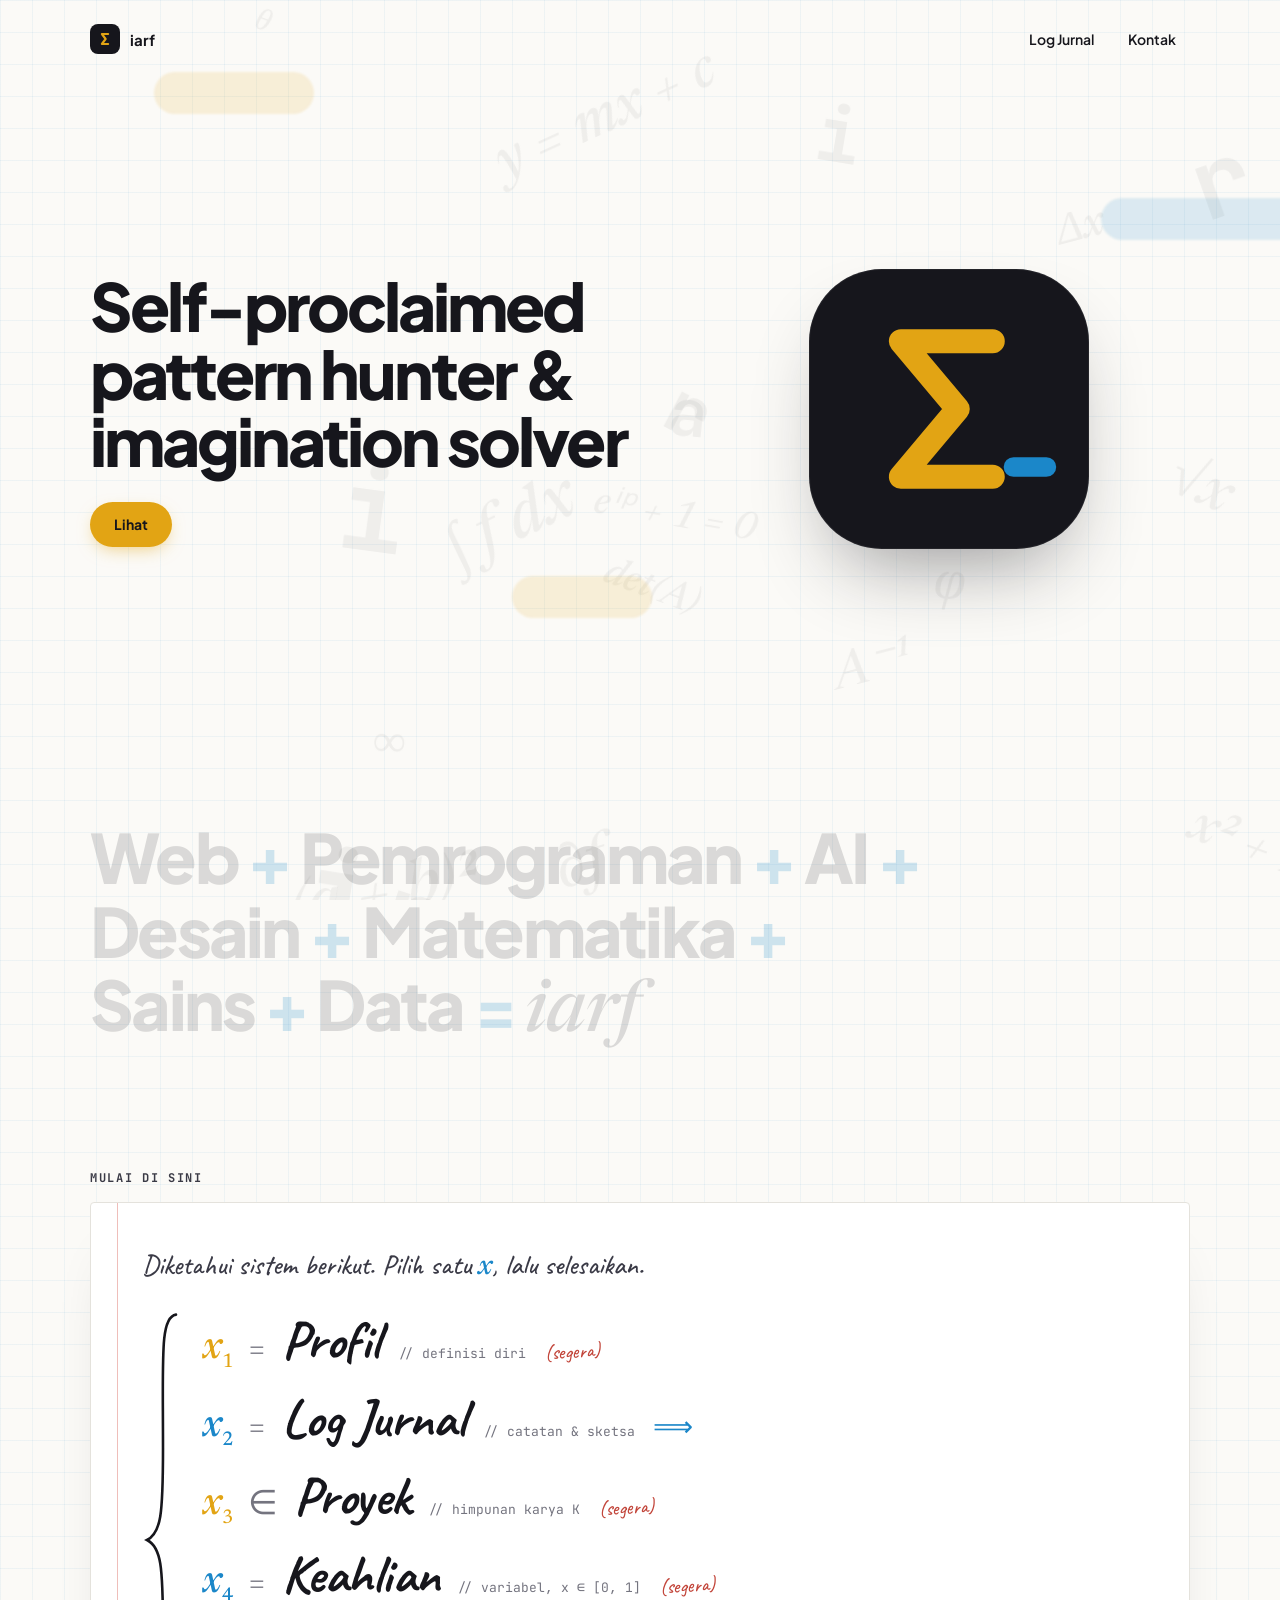
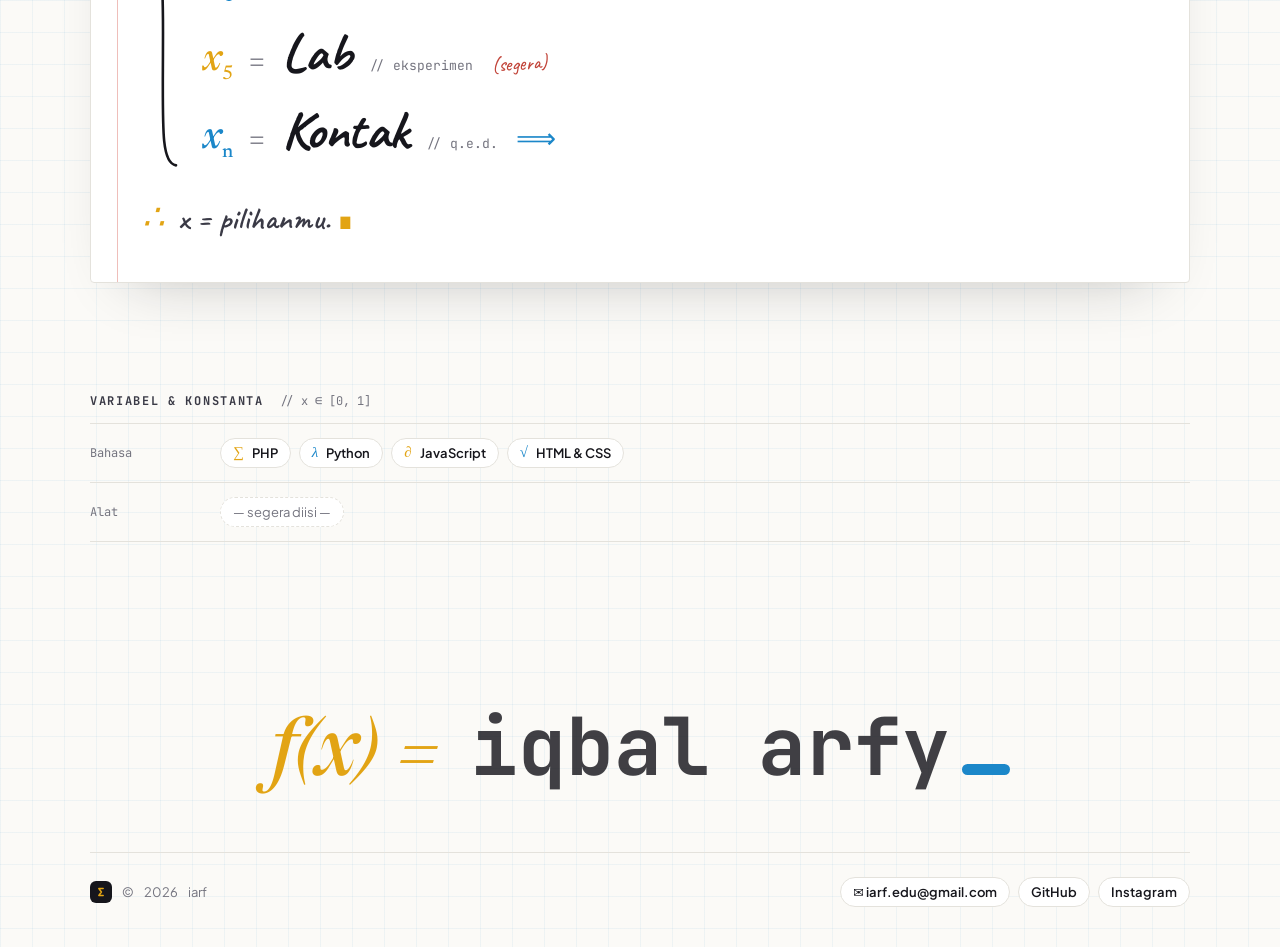
==== commit ac67249d: "Make name a single line that expands to full name on click 'iqbal arfy' expands to 'iqbal akbar ridh" ====
--- a/index.html
+++ b/index.html
@@ -114,18 +114,12 @@
     </section>
 
     <!-- NAMA BESAR -->
-    <section class="bigname wrap" aria-label="Iqbal Arfy — Iqbal Akbar Ridha Febriansyah">
-      <p class="type" data-text="iqbal arfy"><span class="prompt">f(x) =</span><span class="typed"></span><span class="caret"></span></p>
-      <svg width="0" height="0" style="position:absolute" aria-hidden="true">
-        <filter id="graphite" x="-2%" y="-20%" width="104%" height="140%">
-          <feTurbulence type="fractalNoise" baseFrequency="1.6" numOctaves="2" seed="11" result="n"/>
-          <feDisplacementMap in="SourceGraphic" in2="n" scale="1.8" xChannelSelector="R" yChannelSelector="G" result="d"/>
-          <feTurbulence type="fractalNoise" baseFrequency="3" numOctaves="1" seed="2" result="g"/>
-          <feColorMatrix in="g" type="matrix" values="0 0 0 0 0  0 0 0 0 0  0 0 0 0 0  0 0 0 -1.1 1.45" result="grain"/>
-          <feComposite in="d" in2="grain" operator="in"/>
-        </filter>
-      </svg>
-      <p class="pencil" aria-label="f invers dari arfy sama dengan Iqbal Akbar Ridha Febriansyah"><span class="pencil-text"><span class="pf">f<sup>−1</sup>(arfy) =</span> Iqbal Akbar Ridha Febriansyah</span></p>
+    <section class="bigname wrap">
+      <button class="type" type="button" data-short="iqbal arfy" data-long="iqbal akbar ridha febriansyah"
+              aria-label="Iqbal Arfy. Klik untuk menjabarkan menjadi nama lengkap: Iqbal Akbar Ridha Febriansyah" aria-pressed="false">
+        <span class="prompt">f(x) <span class="rel">=</span></span><span class="typed"></span><span class="caret"></span>
+      </button>
+      <p class="type-hint" aria-hidden="true">// klik untuk menjabarkan</p>
     </section>
   </main>
 
--- a/css/style.css
+++ b/css/style.css
@@ -191,24 +191,22 @@
 
 /* nama besar */
 .bigname { padding: 40px 0 30px; border-bottom: 1px solid var(--line); text-align: center; overflow: hidden; }
-.type { margin: 0; display: inline-flex; align-items: baseline; gap: .35em; font: 700 clamp(34px, 7vw, 80px)/1.1 var(--mono); color: rgba(22, 22, 28, .82); white-space: nowrap; }
+.type {
+  margin: 0; padding: 0; border: 0; background: none; cursor: pointer;
+  display: inline-flex; align-items: baseline; gap: .35em;
+  font: 700 clamp(34px, 7vw, 80px)/1.1 var(--mono); color: rgba(22, 22, 28, .82); white-space: nowrap;
+  transition: font-size .6s var(--ease);
+}
+/* saat dijabarkan: huruf mengecil agar nama lengkap tetap satu baris */
+.type.expanded { font-size: clamp(15px, 3.3vw, 40px); }
+.type:focus-visible { outline: 2px dashed var(--blue); outline-offset: 8px; border-radius: 4px; }
+.type .rel { display: inline-block; transition: transform .4s var(--ease); }
+.type.expanded .rel { transform: rotate(180deg); }
+.type:hover .typed { text-decoration: underline wavy rgba(226, 164, 20, .55); text-decoration-thickness: .06em; text-underline-offset: .18em; }
+.type-hint { margin: 10px 0 0; font: 400 12px var(--mono); color: var(--muted); opacity: 0; transition: opacity .5s; }
+.type-hint.on { opacity: 1; }
 .prompt { font: italic 500 1em var(--math); color: var(--yellow); }
 .caret { display: inline-block; width: .6em; height: .14em; background: var(--blue); border-radius: 99px; animation: blink 1.1s steps(1) infinite; margin-left: -.2em; }
-
-/* nama lengkap ditulis pensil: rumus invers, miring, warna grafit */
-.pencil { position: relative; display: inline-block; margin: 10px 0 0; transform: rotate(-1.5deg); }
-.pencil-text {
-  display: inline-block; padding: 0 .15em;
-  font: 600 clamp(15px, 2vw, 24px)/1.25 var(--script); letter-spacing: .01em; white-space: nowrap;
-  color: #43464e;               /* grafit 2B */
-  transform: skewX(-10deg);      /* miring seperti tulisan tangan italic */
-  filter: url(#graphite);
-}
-.pencil-text .pf { font: italic 500 .92em var(--math); color: #565961; margin-right: .2em; }
-.pencil-text sup { font-size: .55em; }
-/* progressive: tiap huruf muncul samar lalu menebal seperti goresan pensil */
-.js .pencil-text .ch { opacity: 0; }
-
 
 /* footer */
 .foot { display: flex; justify-content: space-between; align-items: center; flex-wrap: wrap; gap: 14px; padding: 24px 0 40px; font-size: 13px; color: var(--muted); }
@@ -356,7 +354,6 @@
   .js .sketch text, .js .sketch .dot { opacity: 1; }
   .js .words .w { color: var(--ink); }
   .js .write { clip-path: none; }
-  .js .pencil-text .ch { opacity: .9; filter: none; }
   .js .brace { clip-path: none; }
 }
 
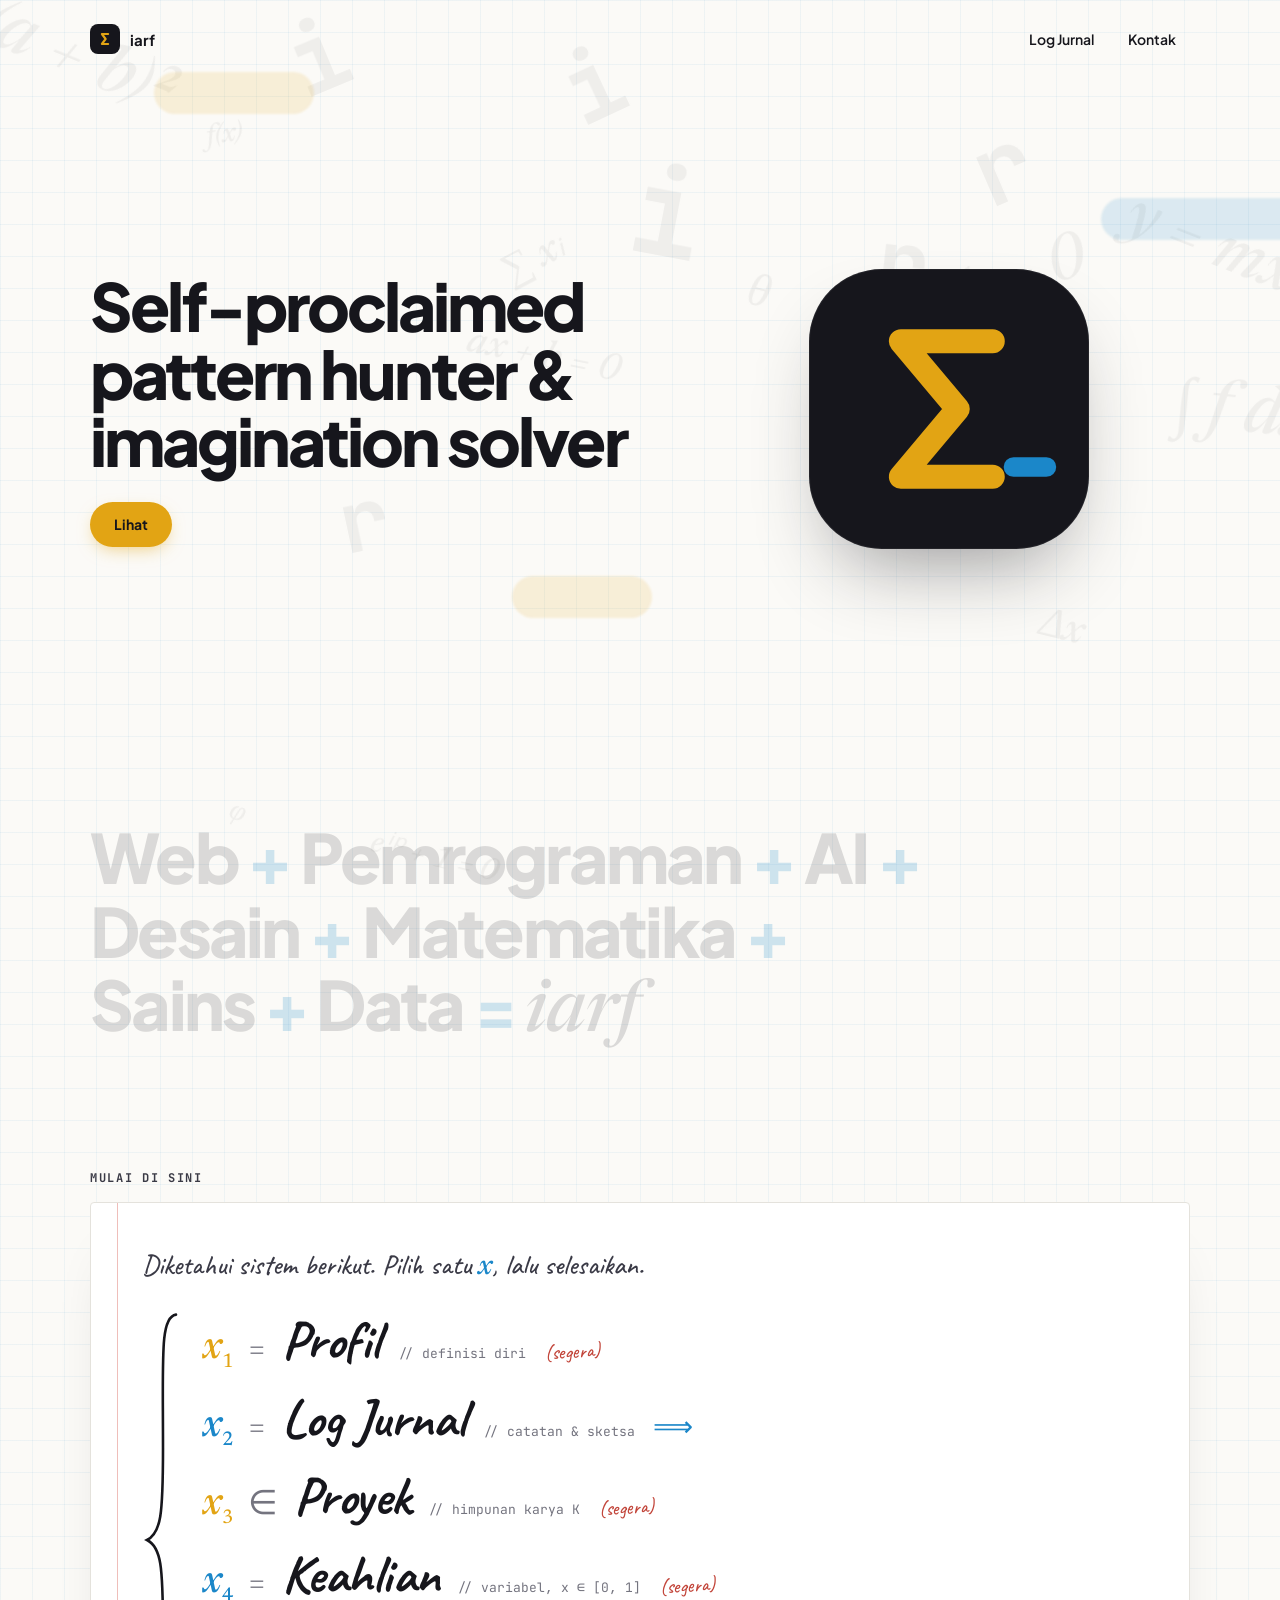
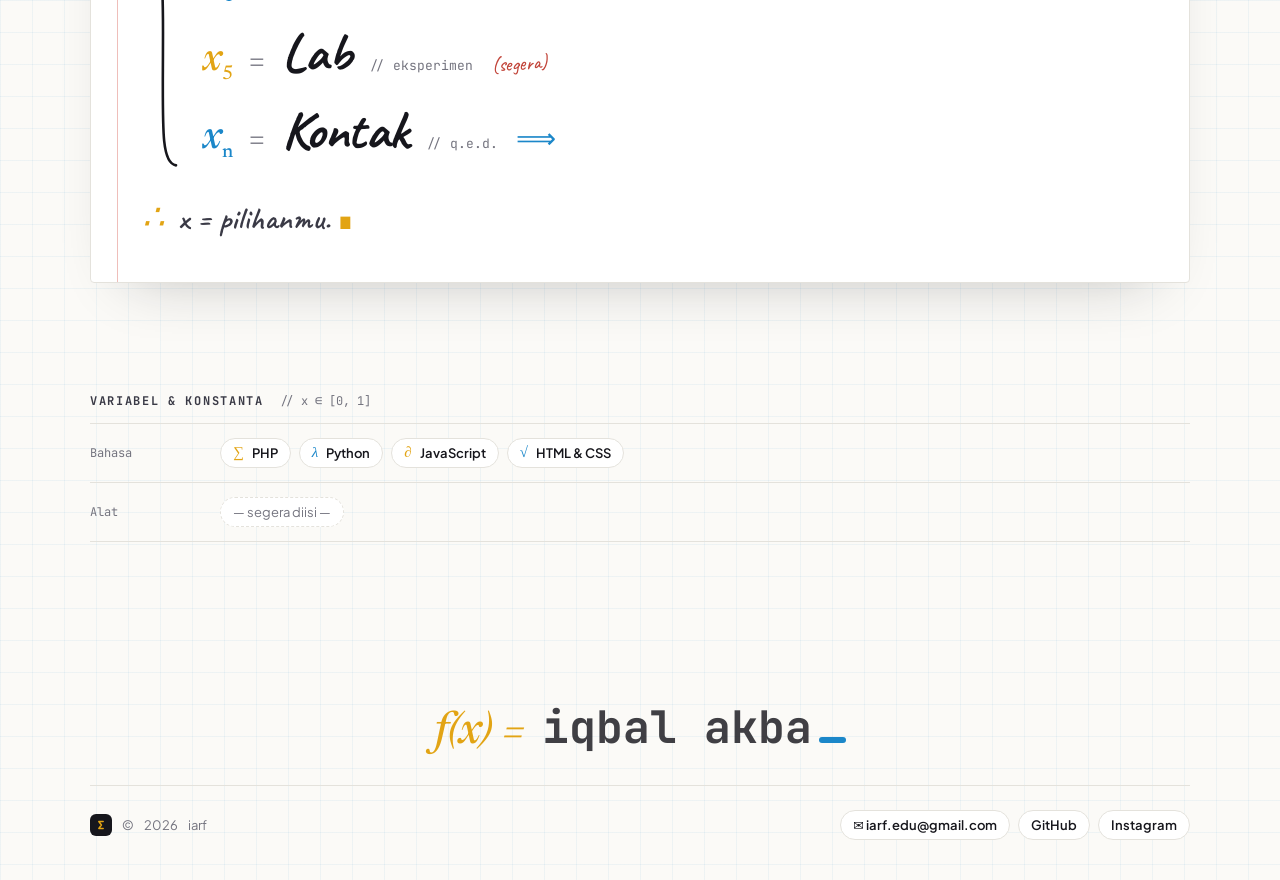
==== commit 291f795b: "Show full name as single typed line" ====
--- a/index.html
+++ b/index.html
@@ -114,12 +114,8 @@
     </section>
 
     <!-- NAMA BESAR -->
-    <section class="bigname wrap">
-      <button class="type" type="button" data-short="iqbal arfy" data-long="iqbal akbar ridha febriansyah"
-              aria-label="Iqbal Arfy. Klik untuk menjabarkan menjadi nama lengkap: Iqbal Akbar Ridha Febriansyah" aria-pressed="false">
-        <span class="prompt">f(x) <span class="rel">=</span></span><span class="typed"></span><span class="caret"></span>
-      </button>
-      <p class="type-hint" aria-hidden="true">// klik untuk menjabarkan</p>
+    <section class="bigname wrap" aria-label="Iqbal Akbar Ridha Febriansyah">
+      <p class="type" data-text="iqbal akbar ridha febriansyah"><span class="prompt">f(x) =</span><span class="typed"></span><span class="caret"></span></p>
     </section>
   </main>
 
--- a/css/style.css
+++ b/css/style.css
@@ -191,20 +191,7 @@
 
 /* nama besar */
 .bigname { padding: 40px 0 30px; border-bottom: 1px solid var(--line); text-align: center; overflow: hidden; }
-.type {
-  margin: 0; padding: 0; border: 0; background: none; cursor: pointer;
-  display: inline-flex; align-items: baseline; gap: .35em;
-  font: 700 clamp(34px, 7vw, 80px)/1.1 var(--mono); color: rgba(22, 22, 28, .82); white-space: nowrap;
-  transition: font-size .6s var(--ease);
-}
-/* saat dijabarkan: huruf mengecil agar nama lengkap tetap satu baris */
-.type.expanded { font-size: clamp(15px, 3.3vw, 40px); }
-.type:focus-visible { outline: 2px dashed var(--blue); outline-offset: 8px; border-radius: 4px; }
-.type .rel { display: inline-block; transition: transform .4s var(--ease); }
-.type.expanded .rel { transform: rotate(180deg); }
-.type:hover .typed { text-decoration: underline wavy rgba(226, 164, 20, .55); text-decoration-thickness: .06em; text-underline-offset: .18em; }
-.type-hint { margin: 10px 0 0; font: 400 12px var(--mono); color: var(--muted); opacity: 0; transition: opacity .5s; }
-.type-hint.on { opacity: 1; }
+.type { margin: 0; display: inline-flex; align-items: baseline; gap: .35em; font: 700 clamp(14px, 3.5vw, 46px)/1.1 var(--mono); color: rgba(22, 22, 28, .82); white-space: nowrap; }
 .prompt { font: italic 500 1em var(--math); color: var(--yellow); }
 .caret { display: inline-block; width: .6em; height: .14em; background: var(--blue); border-radius: 99px; animation: blink 1.1s steps(1) infinite; margin-left: -.2em; }
 
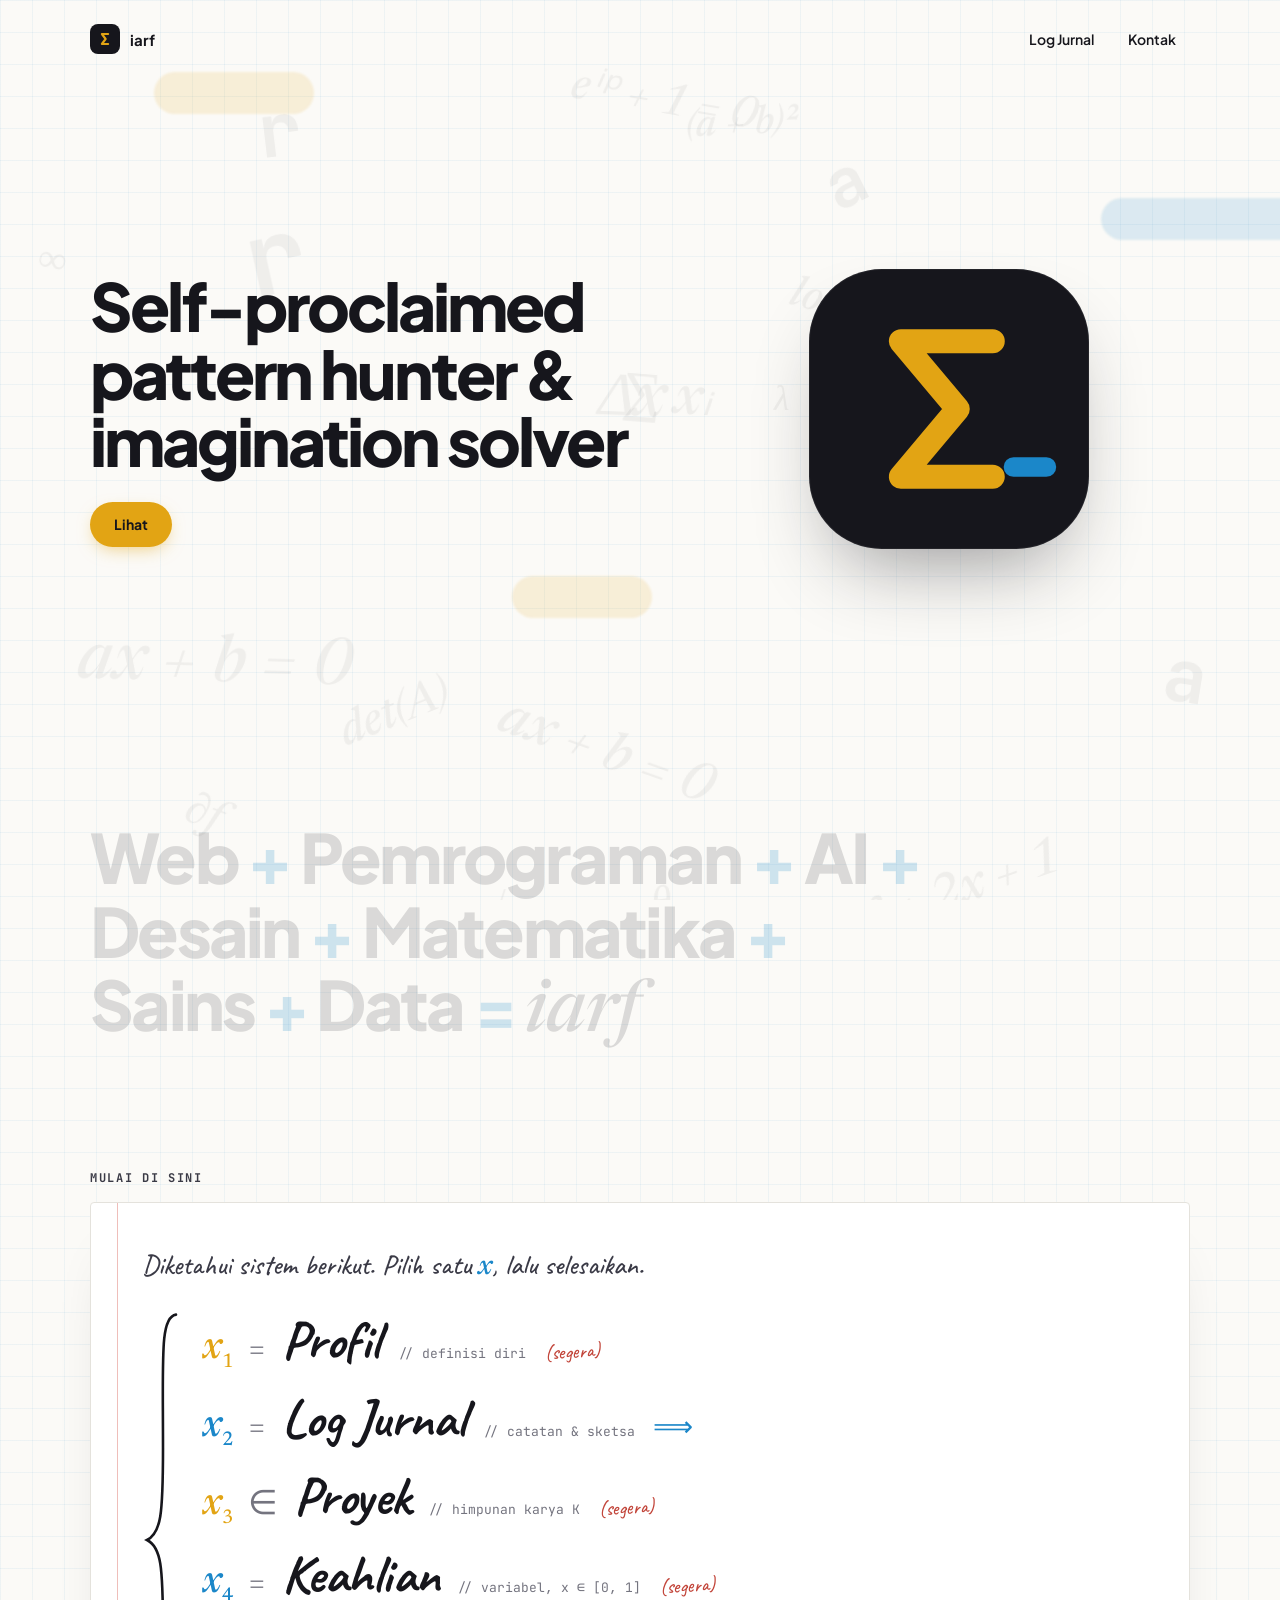
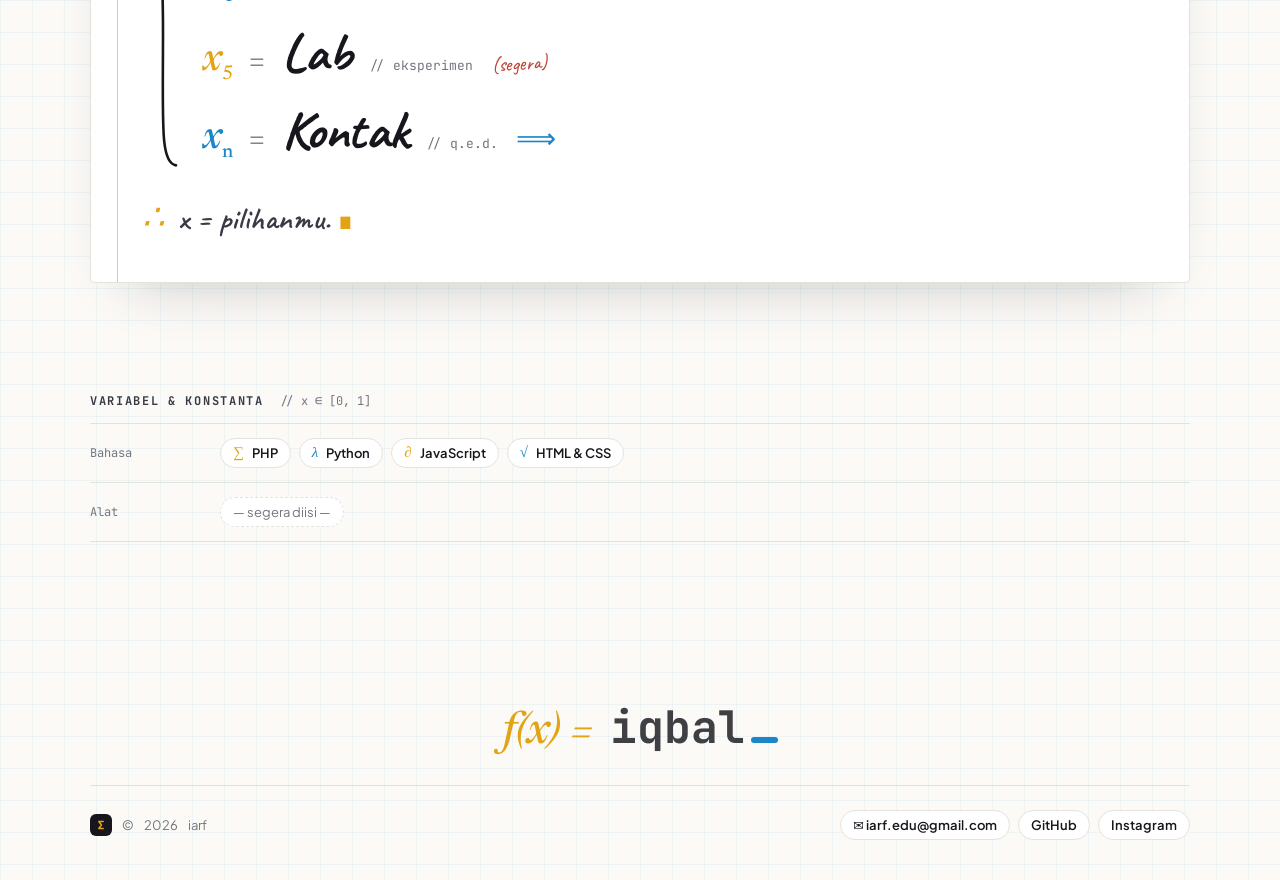
==== commit 5596c1ef: "Text Update" ====
--- a/index.html
+++ b/index.html
@@ -114,7 +114,7 @@
     </section>
 
     <!-- NAMA BESAR -->
-    <section class="bigname wrap" aria-label="Iqbal Akbar Ridha Febriansyah">
+    <section class="bigname wrap" aria-label="Iqbal Arfy">
       <p class="type" data-text="iqbal akbar ridha febriansyah"><span class="prompt">f(x) =</span><span class="typed"></span><span class="caret"></span></p>
     </section>
   </main>
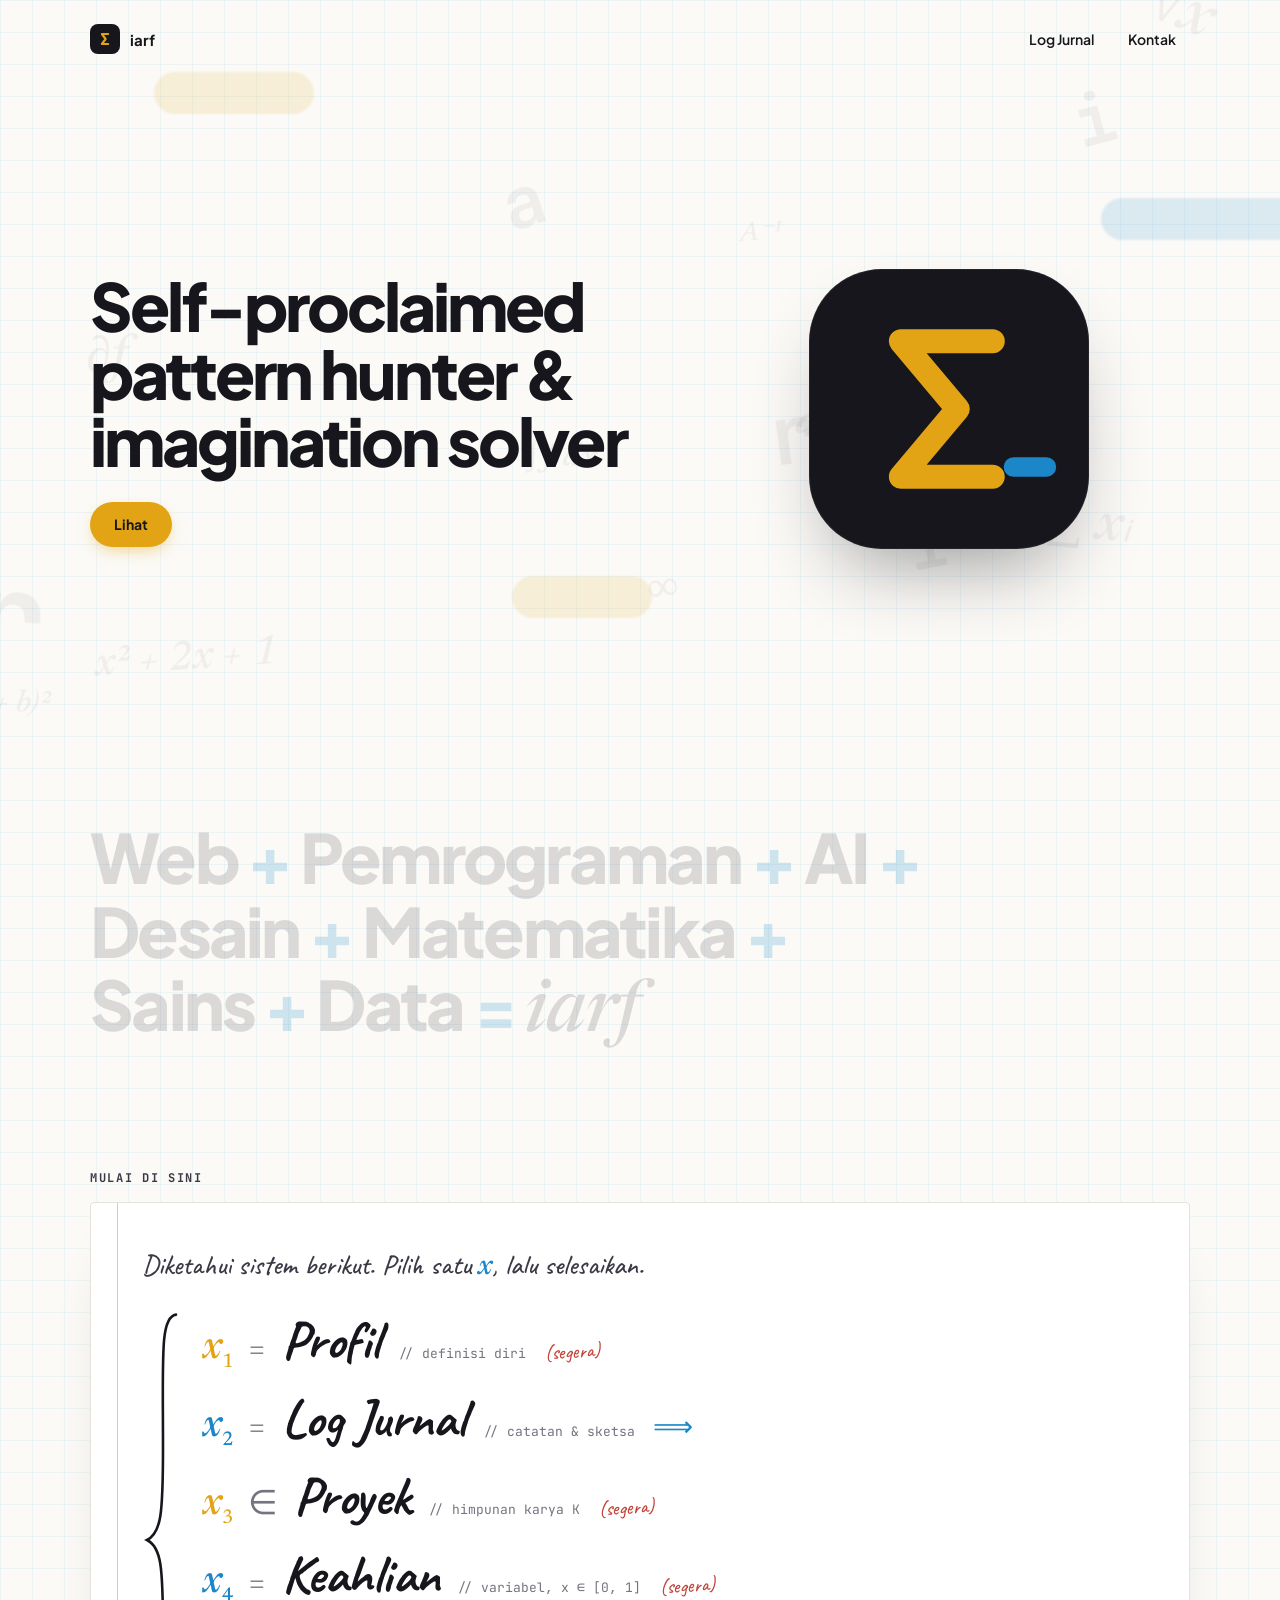
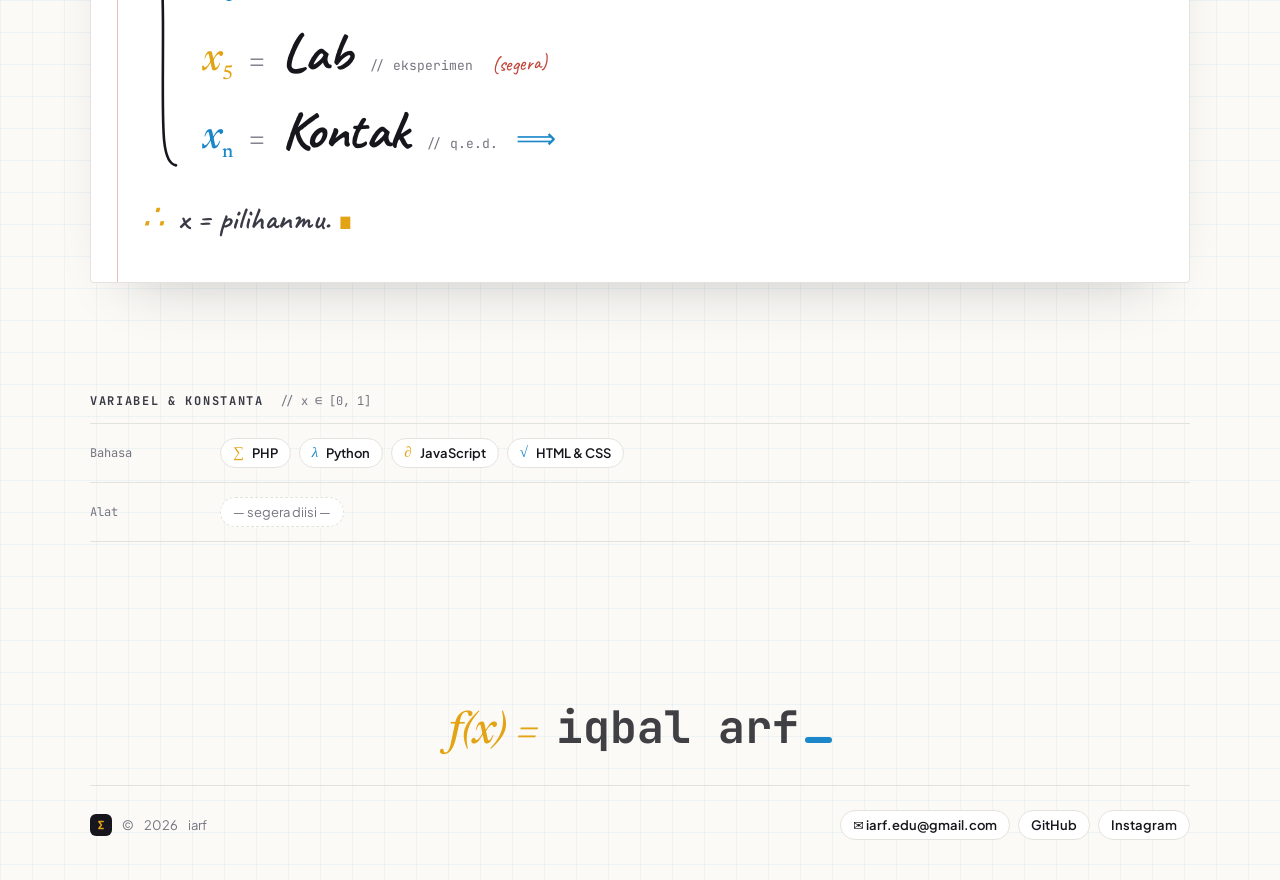
==== commit 72a23e20: "Text Update" ====
--- a/index.html
+++ b/index.html
@@ -114,8 +114,8 @@
     </section>
 
     <!-- NAMA BESAR -->
-    <section class="bigname wrap" aria-label="Iqbal Arfy">
-      <p class="type" data-text="iqbal akbar ridha febriansyah"><span class="prompt">f(x) =</span><span class="typed"></span><span class="caret"></span></p>
+    <section class="bigname wrap" aria-label="Iqbal Akbar Ridha Febriansyah">
+      <p class="type" data-text="iqbal arfy"><span class="prompt">f(x) =</span><span class="typed"></span><span class="caret"></span></p>
     </section>
   </main>
 
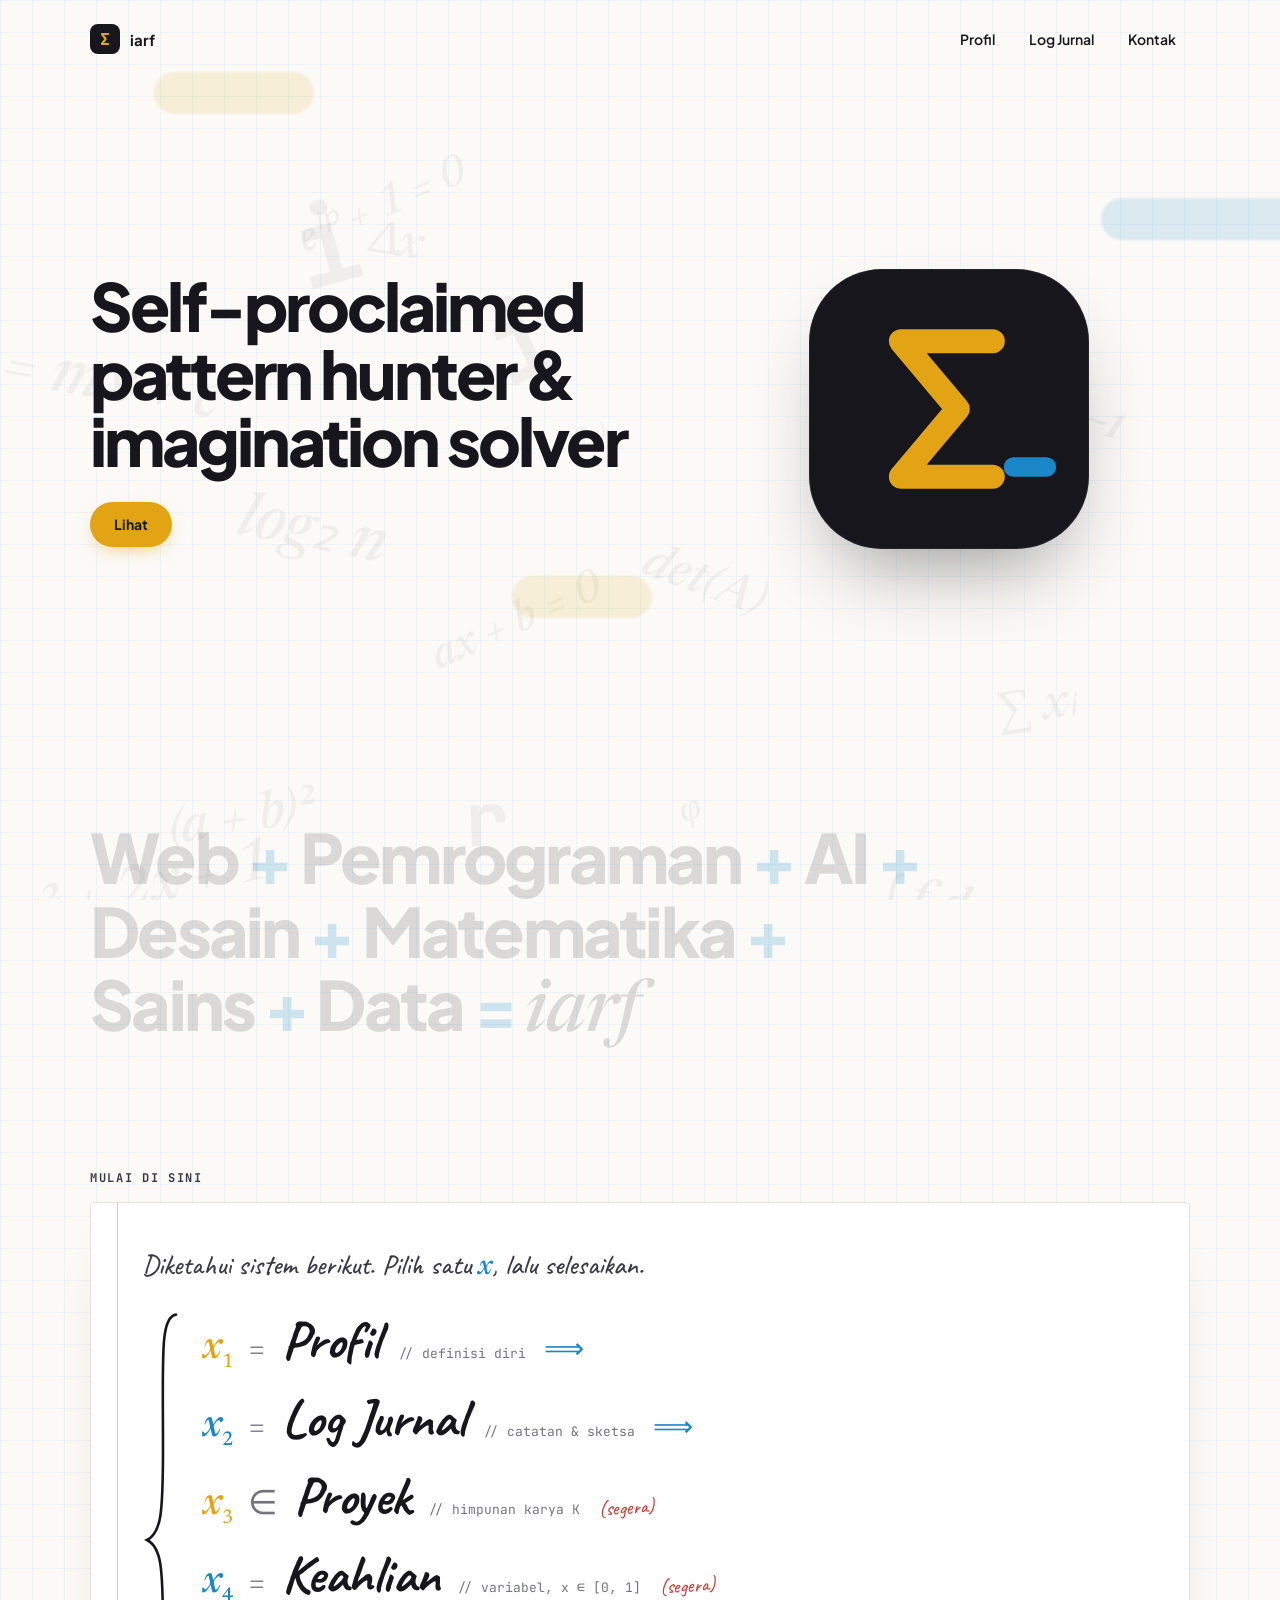
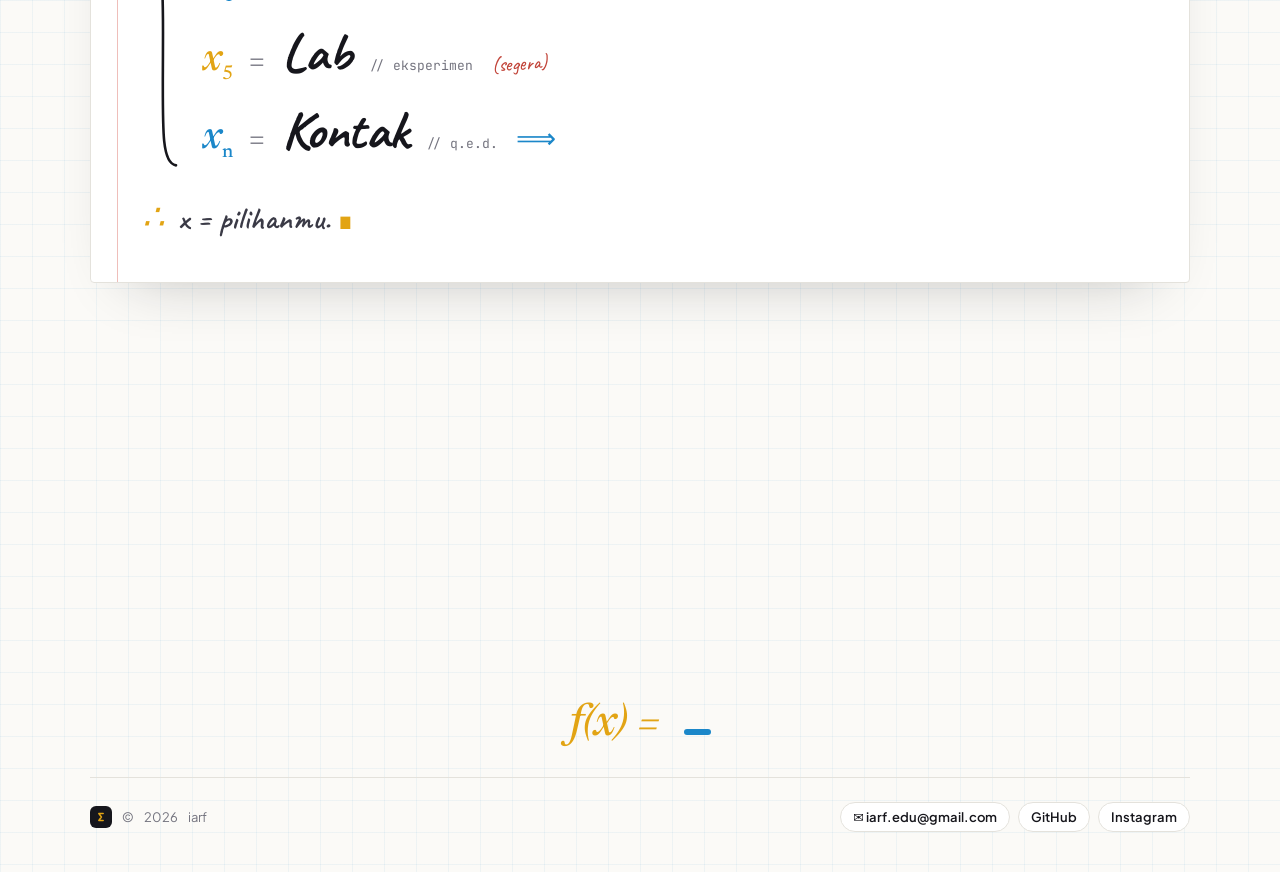
==== commit 04367593: "Add algebra-themed profile page New profil.html with definition card, timeline as sequence, experien" ====
--- a/index.html
+++ b/index.html
@@ -24,6 +24,7 @@
       iarf
     </a>
     <nav class="toplinks">
+      <a href="profil.html">Profil</a>
       <a href="jurnal.html">Log Jurnal</a>
       <a href="#kontak">Kontak</a>
     </nav>
@@ -62,9 +63,9 @@
           </svg>
 
           <ol class="eqs">
-            <li><a class="eq-row" href="#" aria-disabled="true">
+            <li><a class="eq-row" href="profil.html">
               <span class="write"><span class="v y">x<sub>1</sub></span><span class="op">=</span><span class="t">Profil</span></span>
-              <span class="note write">// definisi diri</span><span class="soon write">(segera)</span>
+              <span class="note write">// definisi diri</span><span class="go write">⟹</span>
             </a></li>
             <li><a class="eq-row" href="jurnal.html">
               <span class="write"><span class="v b">x<sub>2</sub></span><span class="op">=</span><span class="t">Log Jurnal</span></span>
--- a/css/style.css
+++ b/css/style.css
@@ -317,6 +317,170 @@
 .jfoot { display: flex; justify-content: space-between; padding: 22px 0 40px; margin-top: 30px; border-top: 2px solid var(--j-rule); font: 400 11px var(--mono); color: var(--j-soft); }
 
 /* ==========================================================
+   PROFIL
+   ========================================================== */
+body.profile {
+  font: 400 16px/1.7 var(--sans);
+  background-image: linear-gradient(var(--grid) 1px, transparent 1px), linear-gradient(90deg, var(--grid) 1px, transparent 1px);
+  background-size: 32px 32px;
+}
+.pwrap { width: min(880px, 100% - 2 * clamp(18px, 5vw, 40px)); margin-inline: auto; }
+.muted { color: var(--muted); font-weight: 400; }
+
+/* nav */
+.pbar { position: sticky; top: 0; z-index: 30; background: rgba(251, 250, 247, .86); backdrop-filter: blur(10px); -webkit-backdrop-filter: blur(10px); border-bottom: 1px solid var(--line); }
+.pbar-in { width: min(880px, 100% - 2 * clamp(18px, 5vw, 40px)); margin-inline: auto; display: flex; justify-content: space-between; align-items: center; gap: 16px; padding: 12px 0; }
+.pbrand { font: 700 13px var(--mono); text-decoration: none; white-space: nowrap; }
+.pbrand b { color: var(--yellow); font-weight: 700; }
+.pnav { display: flex; gap: 2px; overflow-x: auto; scrollbar-width: none; }
+.pnav a { font-size: 13px; font-weight: 500; text-decoration: none; padding: 6px 10px; border-radius: 6px; white-space: nowrap; color: var(--ink-2); transition: background .2s, color .2s; }
+.pnav a:hover { background: rgba(22, 22, 28, .06); }
+.pnav a.on { color: var(--ink); background: var(--yellow-soft); }
+
+/* hero */
+.phero { display: grid; grid-template-columns: 1.15fr 1fr; gap: 36px; align-items: start; padding: 72px 0 40px; }
+.badge { display: inline-flex; align-items: center; gap: 8px; margin: 0 0 18px; padding: 4px 12px; font-size: 12px; font-weight: 600; color: #11745f; background: #e1f5ee; border: 1px solid #bfe7d8; border-radius: 99px; }
+.badge i { width: 7px; height: 7px; border-radius: 50%; background: #1fae8a; box-shadow: 0 0 0 3px rgba(31, 174, 138, .2); animation: blink 2s steps(1) infinite; }
+.phero h1 { margin: 0; font: 800 clamp(32px, 4.6vw, 48px)/1.08 var(--sans); letter-spacing: -.035em; }
+.aka { margin: 6px 0 18px; font: 400 13px var(--mono); color: var(--muted); }
+.aka b { color: var(--ink-2); font-weight: 500; }
+.aka i { font: italic 500 1.15em var(--math); color: var(--yellow); }
+.role { margin: 0 0 4px; font-weight: 600; font-size: 17px; }
+.quote { margin: 0 0 18px; font: italic 500 18px/1.4 var(--math); color: var(--ink-2); }
+.summary { margin: 0 0 12px; color: var(--ink-2); }
+.loc { margin: 0 0 22px; font: 400 12px var(--mono); color: var(--muted); }
+.pcta { display: flex; flex-wrap: wrap; gap: 10px; }
+.pbtn { padding: 10px 18px; font-size: 14px; font-weight: 600; text-decoration: none; border: 1px solid var(--line-2); border-radius: 8px; background: var(--surface); transition: transform .2s var(--ease), border-color .2s; }
+.pbtn:hover { transform: translateY(-2px); border-color: var(--ink); }
+.pbtn.solid { background: var(--ink); color: #fff; border-color: var(--ink); box-shadow: 3px 3px 0 var(--yellow); }
+
+/* kartu definisi */
+.defcard { margin-top: 30px; padding: 18px 20px; background: var(--surface); border: 1px solid var(--line); border-left: 3px solid var(--yellow); border-radius: 10px; box-shadow: 0 24px 50px -34px rgba(22, 22, 28, .35); }
+.defcard-head { display: flex; justify-content: space-between; margin: 0 0 12px; font: 700 12px var(--mono); }
+.deflist { margin: 0; font: 400 12.5px/1.5 var(--mono); }
+.deflist div { display: grid; grid-template-columns: 92px 1fr; gap: 10px; padding: 5px 0; border-top: 1px dashed var(--line); }
+.deflist dt { color: var(--blue); }
+.deflist dd { margin: 0; color: var(--ink-2); }
+.deflist i { font: italic 500 1.15em var(--math); color: var(--yellow); }
+.defcard-foot { margin: 12px 0 0; font: italic 500 15px var(--math); color: var(--ink-2); }
+.defcard-foot i { color: var(--yellow); }
+/* baris definisi muncul bergantian */
+.js .deflist div { opacity: 0; transform: translateX(-8px); transition: opacity .4s var(--ease), transform .4s var(--ease); }
+.defcard.in .deflist div { opacity: 1; transform: none; }
+.defcard.in .deflist div:nth-child(2) { transition-delay: .12s; }
+.defcard.in .deflist div:nth-child(3) { transition-delay: .24s; }
+.defcard.in .deflist div:nth-child(4) { transition-delay: .36s; }
+.defcard.in .deflist div:nth-child(5) { transition-delay: .48s; }
+.defcard.in .deflist div:nth-child(6) { transition-delay: .6s; }
+.defcard.in .deflist div:nth-child(7) { transition-delay: .72s; }
+
+/* section */
+.psec { padding: 64px 0 20px; scroll-margin-top: 60px; }
+.psec-num { margin: 0 0 6px; font: 500 12px var(--mono); color: var(--yellow); }
+.psec h2 { margin: 0 0 26px; font: 800 30px/1.1 var(--sans); letter-spacing: -.03em; }
+.prose p { margin: 0 0 14px; color: var(--ink-2); max-width: 64ch; }
+.prose b { color: var(--ink); }
+.plabel { margin: 34px 0 12px; font: 700 11px var(--mono); letter-spacing: .12em; text-transform: uppercase; color: var(--ink-2); }
+.plabel .muted { text-transform: none; letter-spacing: 0; margin-left: 6px; }
+
+/* placeholder: bagian yang belum diisi */
+.ph { color: var(--muted) !important; font: italic 400 14px var(--mono) !important; }
+.ph-inline { color: var(--muted); background: repeating-linear-gradient(90deg, var(--line-2) 0 4px, transparent 4px 8px) left bottom / 100% 1px no-repeat; }
+.pchips .ph-chip { color: var(--muted); border-style: dashed; }
+
+/* barisan perjalanan */
+.seq { list-style: none; margin: 0; padding: 0; border-left: 1.5px solid var(--ink); }
+.seq li { position: relative; display: grid; grid-template-columns: 44px 70px 1fr; gap: 10px; align-items: baseline; padding: 7px 0 7px 16px; }
+.seq li::before { content: ""; position: absolute; left: -5px; top: 15px; width: 8px; height: 8px; border-radius: 50%; background: var(--surface); border: 1.5px solid var(--ink); }
+.seq li:last-child::before { background: var(--yellow); border-color: var(--yellow); }
+.seq-n { font: italic 500 16px var(--math); color: var(--blue); }
+.seq-y { justify-self: start; font: 500 12px var(--mono); color: var(--yellow); }
+.seq p { margin: 0; font-size: 14.5px; color: var(--ink-2); }
+.seq b { color: var(--ink); }
+
+.pchips { display: flex; flex-wrap: wrap; gap: 8px; }
+.pchips span { padding: 4px 12px; font-size: 13px; font-weight: 500; background: var(--surface); border: 1px solid var(--line); border-radius: 99px; }
+
+/* pengalaman */
+.exp { display: grid; grid-template-columns: 130px 1fr; gap: 20px; padding: 16px 0; }
+.exp-when { margin: 4px 0 0; font: 500 12px var(--mono); color: var(--yellow); }
+.exp-body h3 { margin: 0 0 6px; font: 700 17px/1.3 var(--sans); }
+.exp-body > p { margin: 0 0 12px; color: var(--ink-2); font-size: 14.5px; }
+.subcard { margin-top: 10px; padding: 14px 16px; background: var(--surface); border: 1px solid var(--line); border-radius: 8px; }
+.subcard-head { display: flex; justify-content: space-between; gap: 10px; flex-wrap: wrap; margin: 0 0 4px; font-size: 14px; }
+.subcard-head .muted { font: 400 11px var(--mono); }
+.subcard p:last-child { margin: 0; font-size: 14px; color: var(--ink-2); }
+
+/* proyek */
+.proj { margin-bottom: 16px; padding: 18px 20px; background: var(--surface); border: 1px solid var(--line); border-radius: 10px; transition: border-color .25s, box-shadow .25s; }
+.proj:hover { border-color: var(--line-2); box-shadow: 0 20px 40px -30px rgba(22, 22, 28, .35); }
+.proj-head { display: flex; justify-content: space-between; align-items: center; gap: 10px; flex-wrap: wrap; }
+.proj-head h3 { margin: 0; font: 700 15px var(--mono); }
+.proj-tags { display: flex; gap: 6px; }
+.proj-tags span { padding: 1px 8px; font: 500 11px var(--mono); color: var(--ink-2); background: var(--bg); border: 1px solid var(--line); border-radius: 4px; }
+.proj-lead { margin: 8px 0 14px; font-size: 14.5px; color: var(--ink-2); }
+.pmh { display: grid; grid-template-columns: repeat(3, 1fr); gap: 16px; padding-top: 12px; border-top: 1px solid var(--line); }
+.pmh p { margin: 0; font-size: 13.5px; color: var(--ink-2); }
+.pmh .pmh-k { margin-bottom: 4px; font: 700 10.5px var(--mono); letter-spacing: .12em; text-transform: uppercase; color: var(--ink); }
+.pmh-k span { font: italic 500 13px var(--math); letter-spacing: 0; text-transform: none; color: var(--blue); }
+.plink { display: inline-block; margin-top: 14px; font-size: 13px; font-weight: 600; text-decoration: none; border-bottom: 1.5px solid var(--yellow); }
+.plink:hover { color: var(--yellow); }
+
+.others { margin: 0; }
+.others div { display: grid; grid-template-columns: 170px 1fr; gap: 16px; padding: 10px 0; border-top: 1px solid var(--line); font-size: 14px; }
+.others div:last-child { border-bottom: 1px solid var(--line); }
+.others dt { font: 700 13px var(--mono); }
+.others dd { margin: 0; color: var(--ink-2); }
+
+/* tulisan */
+.posts-mini { list-style: none; margin: 0; padding: 0; }
+.posts-mini li { display: grid; grid-template-columns: 80px 1fr auto; gap: 16px; align-items: baseline; padding: 12px 0; border-bottom: 1px solid var(--line); }
+.pm-date { font: 400 12px var(--mono); color: var(--muted); }
+.posts-mini a { font-weight: 600; text-decoration: none; }
+.posts-mini a:hover { color: var(--blue); }
+.pm-tag { font: 700 11px var(--mono); border-bottom: 1.5px solid var(--blue); }
+
+/* keahlian */
+.skills { display: grid; grid-template-columns: 1fr 1fr; gap: 14px; }
+.sk-group { padding: 16px 18px; background: var(--surface); border: 1px solid var(--line); border-radius: 10px; }
+.sk-title { display: flex; justify-content: space-between; margin: 0 0 8px; font-size: 14px; font-weight: 700; }
+.sk-title .muted { font: italic 500 13px var(--math); }
+.sk { display: flex; align-items: center; justify-content: space-between; gap: 12px; padding: 6px 0; font-size: 14px; border-top: 1px dashed var(--line); }
+.sk > span:first-child { min-width: 96px; }
+.sk-note { font: 400 11px var(--mono); color: var(--muted); text-align: right; }
+.sk-bar { flex: 1; height: 6px; border-radius: 99px; background: var(--bg); border: 1px solid var(--line); overflow: hidden; }
+.sk-bar i { display: block; height: 100%; width: 0; background: var(--yellow); border-radius: inherit; transition: width 1.2s var(--ease) .2s; }
+.sk-group.in .sk-bar i { width: calc(var(--v) * 100%); }
+.sk-v { font: 500 12px var(--mono); color: var(--blue); }
+
+/* kontak */
+.contact { margin: 22px 0 0; padding: 6px 18px; background: var(--surface); border: 1px solid var(--line); border-radius: 10px; }
+.contact div { display: grid; grid-template-columns: 110px 1fr; gap: 16px; padding: 12px 0; border-bottom: 1px solid var(--line); font-size: 14.5px; }
+.contact div:last-child { border-bottom: 0; }
+.contact dt { font: 400 12px var(--mono); color: var(--muted); }
+.contact dd { margin: 0; }
+.contact a { text-decoration: none; font-weight: 600; }
+.contact a:hover { color: var(--blue); }
+
+.pfoot { width: min(880px, 100% - 2 * clamp(18px, 5vw, 40px)); margin: 60px auto 0; padding: 20px 0 40px; display: flex; justify-content: space-between; flex-wrap: wrap; gap: 12px; border-top: 1px solid var(--line); font: 400 12px var(--mono); color: var(--muted); }
+.pfoot nav { display: flex; gap: 16px; }
+.pfoot a { text-decoration: none; }
+.pfoot a:hover { color: var(--ink); }
+
+@media (max-width: 760px) {
+  .phero { grid-template-columns: 1fr; padding-top: 44px; }
+  .defcard { margin-top: 0; }
+  .pmh, .skills { grid-template-columns: 1fr; }
+  .exp { grid-template-columns: 1fr; gap: 4px; }
+  .others div, .contact div { grid-template-columns: 1fr; gap: 2px; }
+  .seq li { grid-template-columns: 34px 1fr; }
+  .seq li p { grid-column: 1 / -1; }
+  .posts-mini li { grid-template-columns: 1fr auto; }
+  .pm-date { grid-column: 1 / -1; }
+  .pbrand b { display: none; }
+}
+
+/* ==========================================================
    RESPONSIVE
    ========================================================== */
 @media (max-width: 860px) {
@@ -341,6 +505,8 @@
   .js .sketch text, .js .sketch .dot { opacity: 1; }
   .js .words .w { color: var(--ink); }
   .js .write { clip-path: none; }
+  .js .deflist div { opacity: 1; transform: none; }
+  .sk-bar i { width: calc(var(--v) * 100%); }
   .js .brace { clip-path: none; }
 }
 
@@ -360,8 +526,8 @@
 ::view-transition-new(root) { box-shadow: 0 0 80px rgba(22, 22, 28, .22); }
 
 /* tiba di jurnal */
-:root:has(body.journal)::view-transition-old(root) { animation-name: vt-out-left; }
-:root:has(body.journal)::view-transition-new(root) { animation-name: vt-in-right; }
+:root:has(body.journal, body.profile)::view-transition-old(root) { animation-name: vt-out-left; }
+:root:has(body.journal, body.profile)::view-transition-new(root) { animation-name: vt-in-right; }
 /* tiba di beranda */
 :root:has(body.home)::view-transition-old(root) { animation-name: vt-out-right; }
 :root:has(body.home)::view-transition-new(root) { animation-name: vt-in-left; }
